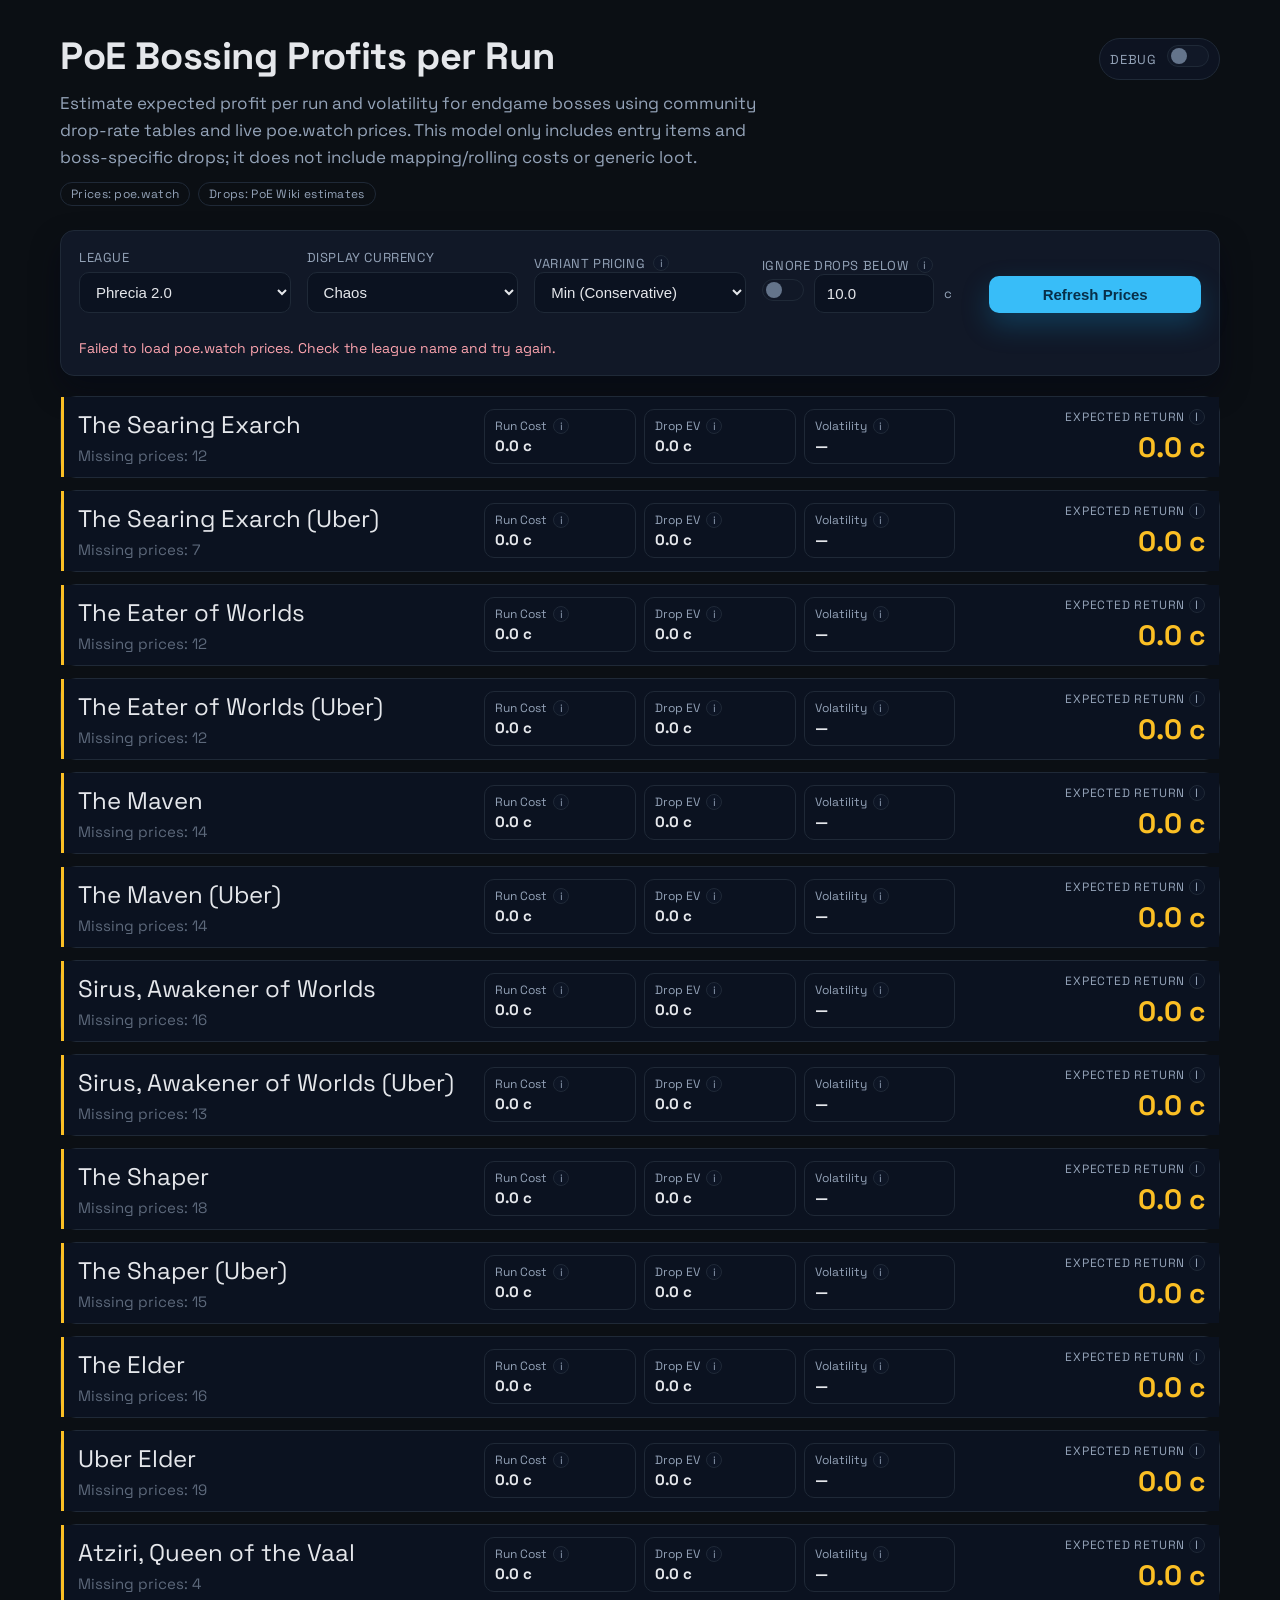
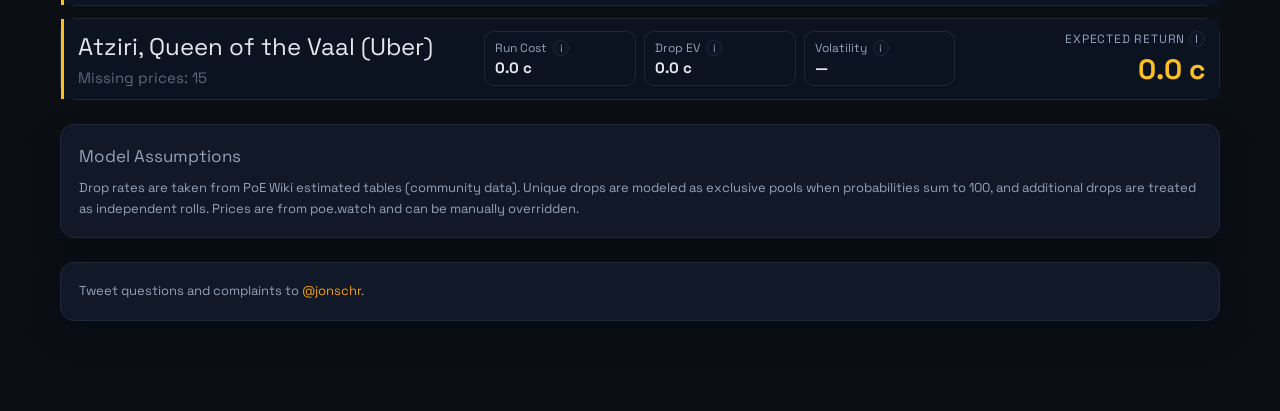
==== boss-profit.html @ 9c71deb9 "Initial commit" ====
<!doctype html>
<html lang="en">
<head>
  <meta charset="utf-8" />
  <meta name="viewport" content="width=device-width, initial-scale=1" />
  <title>PoE Bossing Profits per Run</title>
  <style>
    @import url('https://fonts.googleapis.com/css2?family=JetBrains+Mono:wght@400;500&family=Space+Grotesk:wght@400;500;600;700&display=swap');

    :root {
      color-scheme: dark;
      --bg: #0b0f14;
      --panel: #111827;
      --panel-2: #0f172a;
      --ink: #e5e7eb;
      --muted: #94a3b8;
      --accent: #38bdf8;
      --accent-2: #22c55e;
      --accent-3: #f59e0b;
      --border: #1f2937;
      --shadow: 0 14px 30px rgba(2, 6, 23, 0.4);
      --mono: "JetBrains Mono", ui-monospace, SFMono-Regular, Menlo, Monaco, Consolas, "Liberation Mono", "Courier New", monospace;
      --display: "Space Grotesk", "Segoe UI", sans-serif;
    }

    * { box-sizing: border-box; }

    body {
      margin: 0;
      font-family: var(--display);
      font-size: 17px;
      background: var(--bg);
      color: var(--ink);
      min-height: 100vh;
    }

    .wrap {
      max-width: 1200px;
      margin: 32px auto 90px;
      padding: 0 20px;
    }

    header {
      display: grid;
      gap: 14px;
      margin-bottom: 24px;
    }

    .header-row {
      display: flex;
      align-items: flex-start;
      justify-content: space-between;
      gap: 20px;
    }

    .header-left {
      display: grid;
      gap: 10px;
    }

    h1 {
      margin: 0;
      font-family: var(--display);
      font-size: clamp(28px, 4vw, 38px);
      letter-spacing: -0.4px;
    }

    .subtitle {
      color: var(--muted);
      max-width: 720px;
      line-height: 1.6;
    }

    .header-actions {
      display: flex;
      align-items: center;
      gap: 12px;
      margin-top: 6px;
    }

    .chips {
      display: flex;
      flex-wrap: wrap;
      gap: 8px;
    }

    .chip {
      padding: 3px 10px;
      border-radius: 999px;
      background: transparent;
      border: 1px solid var(--border);
      font-size: 12px;
      letter-spacing: 0.3px;
      color: var(--muted);
    }

    .panel {
      background: var(--panel);
      border: 1px solid var(--border);
      border-radius: 14px;
      padding: 18px;
      box-shadow: var(--shadow);
    }

    .control-grid {
      display: grid;
      grid-template-columns: repeat(auto-fit, minmax(180px, 1fr));
      gap: 16px;
      align-items: end;
    }

    label {
      display: block;
      font-size: 13px;
      letter-spacing: 0.6px;
      text-transform: uppercase;
      color: var(--muted);
      margin-bottom: 6px;
    }

    .label-row {
      display: flex;
      align-items: center;
      gap: 8px;
    }

    .label-row label {
      margin-bottom: 0;
    }


    input, select, button {
      width: 100%;
      padding: 10px 12px;
      border-radius: 10px;
      border: 1px solid var(--border);
      background: #0b1220;
      color: var(--ink);
      font-size: 15px;
    }

    input:focus, select:focus {
      outline: none;
      border-color: rgba(56, 189, 248, 0.6);
      box-shadow: 0 0 0 3px rgba(56, 189, 248, 0.2);
    }

    button {
      cursor: pointer;
      background: var(--accent);
      border: none;
      font-weight: 600;
      color: #082f49;
      transition: transform 0.15s ease, box-shadow 0.15s ease;
      box-shadow: 0 12px 28px rgba(14, 165, 233, 0.25);
    }

    button:hover { transform: translateY(-1px); }

    .status {
      margin-top: 10px;
      font-size: 14px;
      color: var(--muted);
    }

    .status.error { color: #fda4af; }

    .debug {
      margin-top: 10px;
      padding: 12px;
      border-radius: 12px;
      border: 1px solid var(--border);
      background: #0b1220;
      font-family: var(--mono);
      font-size: 13px;
      white-space: pre-wrap;
      color: var(--muted);
      display: none;
    }

    .debug-header {
      display: flex;
      align-items: center;
      justify-content: space-between;
      margin-bottom: 8px;
      color: var(--ink);
      font-size: 13px;
      text-transform: uppercase;
      letter-spacing: 1px;
    }

    .debug-content {
      margin: 0;
      font-family: var(--mono);
      font-size: 13px;
      color: var(--muted);
      white-space: pre-wrap;
    }

    .icon-button {
      width: 28px;
      height: 28px;
      border-radius: 8px;
      background: transparent;
      border: 1px solid var(--border);
      display: inline-flex;
      align-items: center;
      justify-content: center;
      color: var(--muted);
      cursor: pointer;
      transition: border-color 0.2s ease, color 0.2s ease, background 0.2s ease;
    }

    .icon-button:hover {
      border-color: rgba(56, 189, 248, 0.6);
      color: var(--ink);
      background: rgba(56, 189, 248, 0.1);
    }

    .toggle-wrap {
      display: inline-flex;
      align-items: center;
      gap: 10px;
      padding: 6px 10px;
      border-radius: 999px;
      border: 1px solid var(--border);
      background: rgba(15, 23, 42, 0.6);
      font-size: 13px;
      text-transform: uppercase;
      letter-spacing: 0.8px;
      color: var(--muted);
    }

    .switch {
      position: relative;
      width: 42px;
      height: 22px;
      display: inline-block;
    }

    .switch input {
      opacity: 0;
      width: 0;
      height: 0;
    }

    .slider {
      position: absolute;
      cursor: pointer;
      top: 0;
      left: 0;
      right: 0;
      bottom: 0;
      background: #111827;
      border: 1px solid var(--border);
      transition: 0.2s;
      border-radius: 999px;
    }

    .slider:before {
      position: absolute;
      content: "";
      height: 16px;
      width: 16px;
      left: 3px;
      bottom: 2px;
      background: #64748b;
      transition: 0.2s;
      border-radius: 999px;
    }

    .switch input:checked + .slider {
      background: rgba(56, 189, 248, 0.25);
      border-color: rgba(56, 189, 248, 0.6);
    }

    .switch input:checked + .slider:before {
      transform: translateX(18px);
      background: var(--accent);
    }

    .min-filter {
      display: flex;
      align-items: center;
      gap: 10px;
    }

    .min-filter input[type="number"] {
      width: 120px;
    }

    .min-unit {
      font-size: 13px;
      color: var(--muted);
      min-width: 24px;
    }

    .boss-list {
      display: grid;
      gap: 12px;
      margin-top: 20px;
    }

    details {
      border-radius: 16px;
      border: 1px solid var(--border);
      background: var(--panel);
      padding: 0;
      overflow: visible;
    }

    summary {
      list-style: none;
      cursor: pointer;
      padding: 12px 14px;
      display: block;
      background: var(--summary-gradient, #0b1220);
      border-left: 3px solid var(--summary-accent, #fbbf24);
    }

    summary::-webkit-details-marker { display: none; }

    .boss-summary {
      display: grid;
      grid-template-columns: minmax(220px, 1fr) minmax(260px, 1.2fr) minmax(180px, 0.6fr);
      align-items: center;
      gap: 14px;
    }

    .boss-top {
      display: flex;
      flex-direction: column;
      gap: 6px;
    }

    .boss-name {
      font-family: var(--display);
      font-size: 24px;
    }


    .boss-tags span {
      padding: 2px 8px;
      border-radius: 999px;
      background: rgba(76, 163, 163, 0.12);
      border: 1px solid rgba(76, 163, 163, 0.3);
    }

    .boss-metrics {
      display: grid;
      grid-template-columns: repeat(3, minmax(100px, 1fr));
      gap: 8px;
      margin-top: 0;
    }

    .metric {
      border: 1px solid var(--border);
      border-radius: 10px;
      padding: 8px 10px;
      font-size: 12px;
      color: var(--muted);
      background: transparent;
    }

    .metric strong {
      display: block;
      font-size: 15px;
      color: var(--ink);
      margin-top: 2px;
    }

    .metric-label {
      display: inline-flex;
      align-items: center;
      gap: 6px;
    }

    .info-dot {
      width: 16px;
      height: 16px;
      border-radius: 999px;
      border: 1px solid var(--border);
      display: inline-flex;
      align-items: center;
      justify-content: center;
      font-size: 11px;
      color: var(--muted);
      cursor: help;
      background: rgba(15, 23, 42, 0.6);
    }

    .has-tooltip {
      position: relative;
    }

    .has-tooltip::before,
    .has-tooltip::after {
      position: absolute;
      left: 50%;
      opacity: 0;
      pointer-events: none;
      transition: opacity 120ms ease, transform 120ms ease;
      z-index: 20;
    }

    .has-tooltip::before {
      content: '';
      bottom: calc(100% + 4px);
      transform: translate(-50%, 6px);
      border-width: 6px 6px 0 6px;
      border-style: solid;
      border-color: rgba(15, 23, 42, 0.98) transparent transparent transparent;
    }

    .has-tooltip::after {
      content: attr(data-tooltip);
      bottom: calc(100% + 10px);
      transform: translate(-50%, 6px);
      background: rgba(15, 23, 42, 0.98);
      color: #e5e7eb;
      border: 1px solid rgba(148, 163, 184, 0.35);
      border-radius: 10px;
      padding: 8px 10px;
      width: max-content;
      max-width: 260px;
      white-space: normal;
      font-size: 12px;
      line-height: 1.35;
      text-align: left;
      box-shadow: 0 12px 30px rgba(15, 23, 42, 0.35);
    }

    .has-tooltip:hover::before,
    .has-tooltip:hover::after,
    .has-tooltip:focus::before,
    .has-tooltip:focus::after {
      opacity: 1;
      transform: translate(-50%, 0);
    }

    .profit-pill {
      display: inline-flex;
      align-items: center;
      gap: 8px;
      padding: 4px 8px;
      border-radius: 999px;
      font-size: 11px;
      text-transform: uppercase;
      letter-spacing: 0.8px;
      background: transparent;
      border: 1px solid var(--border);
      color: var(--muted);
    }

    .detail-body {
      padding: 16px 18px 18px;
      display: grid;
      gap: 18px;
    }

    .section-title {
      font-family: var(--serif);
      font-size: 17px;
      margin: 0 0 8px 0;
    }

    .table {
      width: 100%;
      border-collapse: collapse;
      font-size: 14px;
      table-layout: fixed;
    }

    .table th,
    .table td {
      padding: 8px 10px;
      border-bottom: 1px solid var(--border);
      text-align: left;
    }

    .table th:not(:first-child),
    .table td:not(:first-child) {
      text-align: right;
    }

    .table th:last-child,
    .table td:last-child {
      text-align: left;
    }

    .drop-table th:nth-child(5),
    .drop-table td:nth-child(5) {
      text-align: center;
    }

    .entry-table th:nth-child(5),
    .entry-table td:nth-child(5) {
      text-align: center;
    }

    .table th {
      font-size: 12px;
      text-transform: uppercase;
      letter-spacing: 1px;
      color: var(--muted);
    }

    .item-cell {
      display: flex;
      align-items: center;
      gap: 8px;
      min-width: 0;
    }

    .item-cell span {
      overflow: hidden;
      text-overflow: ellipsis;
      white-space: nowrap;
      display: inline-block;
      max-width: 100%;
    }

    .drop-table col.col-item { width: 44%; }
    .drop-table col.col-prob { width: 10%; }
    .drop-table col.col-price { width: 12%; }
    .drop-table col.col-ev { width: 12%; }
    .drop-table col.col-include { width: 8%; }
    .drop-table col.col-manual { width: 14%; }

    .entry-table col.col-item { width: 44%; }
    .entry-table col.col-qty { width: 10%; }
    .entry-table col.col-price { width: 12%; }
    .entry-table col.col-subtotal { width: 12%; }
    .entry-table col.col-include { width: 8%; }
    .entry-table col.col-override { width: 14%; }

    .item-icon {
      width: 22px;
      height: 22px;
      border-radius: 6px;
      border: 1px solid var(--border);
      background: #0b1220;
      object-fit: cover;
    }

    .row-missing {
      opacity: 0.55;
    }

    .row-ignored {
      opacity: 0.45;
    }

    .include-toggle {
      width: 16px;
      height: 16px;
      accent-color: var(--accent);
      cursor: pointer;
    }

    .include-note {
      font-size: 12px;
      color: var(--muted);
    }

    .pill {
      display: inline-flex;
      align-items: center;
      gap: 6px;
      padding: 2px 8px;
      border-radius: 999px;
      background: rgba(230, 196, 106, 0.15);
      border: 1px solid rgba(230, 196, 106, 0.35);
      font-size: 12px;
      color: var(--accent-3);
    }

    .muted { color: var(--muted); }

    .price-input {
      width: 110px;
      padding: 6px 8px;
      border-radius: 8px;
      border: 1px solid var(--border);
      background: #0f121a;
      color: var(--ink);
      font-size: 13px;
    }

    .group-card {
      border: 1px solid var(--border);
      border-radius: 12px;
      padding: 12px;
      background: rgba(12, 14, 20, 0.6);
    }

    .footer {
      margin-top: 24px;
      font-size: 13px;
      color: var(--muted);
      line-height: 1.6;
    }

    .link {
      color: var(--accent-3);
      text-decoration: none;
    }

    .link:hover { text-decoration: underline; }

    .item-link {
      color: var(--ink);
      text-decoration: none;
    }

    .item-link:hover { text-decoration: underline; }

    .warning {
      color: #ffbfa8;
    }

    .flex-row {
      display: flex;
      flex-wrap: wrap;
      gap: 10px;
      align-items: center;
      justify-content: space-between;
    }

    .expected-return {
      display: flex;
      flex-direction: column;
      align-items: flex-end;
      gap: 4px;
      justify-self: end;
    }

    .expected-return span {
      font-size: 12px;
      text-transform: uppercase;
      letter-spacing: 0.8px;
      color: var(--muted);
    }

    .expected-return strong {
      font-size: clamp(18px, 2.6vw, 28px);
      font-weight: 700;
      color: var(--profit-accent, var(--ink));
      transition: color 0.2s ease;
    }

    .missing-note {
      font-size: 15px;
      color: var(--muted);
      opacity: 0.6;
    }

    @media (max-width: 720px) {
      summary { padding: 14px; }
      .detail-body { padding: 14px; }
      .metric strong { font-size: 16px; }
    }

    @media (max-width: 980px) {
      .boss-summary {
        grid-template-columns: 1fr;
        align-items: flex-start;
      }
      .boss-metrics {
        grid-template-columns: repeat(auto-fit, minmax(120px, 1fr));
      }
      .expected-return {
        align-items: flex-start;
      }
    }
  </style>
</head>
<body>
  <div class="wrap">
    <header>
      <div class="header-row">
        <div class="header-left">
          <h1>PoE Bossing Profits per Run</h1>
          <div class="subtitle">
            Estimate expected profit per run and volatility for endgame bosses using community drop-rate tables and live poe.watch prices. This model only includes entry items and boss-specific drops; it does not include mapping/rolling costs or generic loot.
          </div>
          <div class="chips">
            <span class="chip">Prices: poe.watch</span>
            <span class="chip">Drops: PoE Wiki estimates</span>
          </div>
        </div>
        <div class="header-actions">
          <div class="toggle-wrap">
            <span>Debug</span>
            <label class="switch">
              <input type="checkbox" id="debugToggle" />
              <span class="slider"></span>
            </label>
          </div>
        </div>
      </div>
    </header>

    <section class="panel">
      <div class="control-grid">
        <div>
          <label for="leagueSelect">League</label>
          <select id="leagueSelect"></select>
        </div>
        <div>
          <label for="displayCurrency">Display Currency</label>
          <select id="displayCurrency">
            <option value="chaos" selected>Chaos</option>
            <option value="divine">Divine</option>
          </select>
        </div>
        <div>
          <div class="label-row">
            <label for="priceMode">Variant Pricing</label>
            <span class="info-dot has-tooltip" data-tooltip="Chooses min, average, or max price for items with multiple variants. Example: Atziri's Splendour has 9 variants, so avg takes the mean across them." tabindex="0" aria-label="Chooses min, average, or max price for items with multiple variants. Example: Atziri's Splendour has 9 variants, so avg takes the mean across them.">i</span>
          </div>
          <select id="priceMode">
            <option value="min" selected>Min (Conservative)</option>
            <option value="avg">Average</option>
            <option value="max">Max (Optimistic)</option>
          </select>
        </div>
        <div>
          <div class="label-row">
            <label for="minValueInput">Ignore Drops Below</label>
            <span class="info-dot has-tooltip" data-tooltip="Drops below this value are treated as zero." tabindex="0" aria-label="Drops below this value are treated as zero.">i</span>
          </div>
          <div class="min-filter">
            <label class="switch">
              <input type="checkbox" id="minValueToggle" />
              <span class="slider"></span>
            </label>
            <input id="minValueInput" type="number" min="0" step="0.1" />
            <span id="minValueUnit" class="min-unit">c</span>
          </div>
        </div>
        <div>
          <label aria-hidden="true">&nbsp;</label>
          <button id="refresh">Refresh Prices</button>
        </div>
        <div>
        </div>
      </div>
      <div id="status" class="status">Ready.</div>
      <div id="debug" class="debug">
        <div class="debug-header">
          <span>Debug Output</span>
          <button id="copyDebug" class="icon-button" title="Copy debug output" aria-label="Copy debug output">
            <svg viewBox="0 0 24 24" width="16" height="16" fill="none" stroke="currentColor" stroke-width="1.8" stroke-linecap="round" stroke-linejoin="round" aria-hidden="true">
              <rect x="9" y="9" width="12" height="12" rx="2"></rect>
              <rect x="3" y="3" width="12" height="12" rx="2"></rect>
            </svg>
          </button>
        </div>
        <pre id="debugContent" class="debug-content"></pre>
      </div>
    </section>

    <section id="bossList" class="boss-list"></section>

    <section class="footer panel">
      <div class="flex-row">
        <div>
          <div class="section-title">Model Assumptions</div>
          <div class="muted">
            Drop rates are taken from PoE Wiki estimated tables (community data). Unique drops are modeled as exclusive pools when probabilities sum to 100, and additional drops are treated as independent rolls. Prices are from poe.watch and can be manually overridden.
          </div>
        </div>
      </div>
    </section>
    <section class="footer panel">
      <div class="muted">
        Tweet questions and complaints to <a class="link" href="https://x.com/jonschr" target="_blank" rel="noreferrer">@jonschr</a>.
      </div>
    </section>
  </div>

  <script>
    const DEFAULT_LEAGUE = localStorage.getItem('poeBossLeague') || 'phrecia2.0';
    const DEFAULT_PRICE_MODE = localStorage.getItem('poeBossPriceMode') || 'min';
    const manualPriceKey = 'poeBossManualPrices';
    const manualCostKey = 'poeBossManualCosts';
    const ignoreDropsKey = 'poeBossIgnoreDrops';
    const displayCurrencyKey = 'poeBossDisplayCurrency';
    const priceCacheKey = 'poeBossPriceCacheV1';
    const priceCacheTtlMs = 60 * 60 * 1000;

    const LEAGUES = [
      {
        label: 'Current leagues',
        options: [
          { id: 'phrecia2.0', text: 'Phrecia 2.0' },
          { id: 'keepers', text: 'Keepers' },
          { id: 'keepershc', text: 'Hardcore Keepers' },
          { id: 'standard', text: 'Standard' }
        ]
      },
    ];

    const MANUAL_PRICES = JSON.parse(localStorage.getItem(manualPriceKey) || '{}');
    const MANUAL_COSTS = JSON.parse(localStorage.getItem(manualCostKey) || '{}');
    const IGNORED_DROPS = JSON.parse(localStorage.getItem(ignoreDropsKey) || '{}');

    const WATCH_API_BASE = 'https://api.poe.watch';
    const WATCH_DETAILS_BASE = 'https://poe.watch/detailed';

    const WATCH_CATEGORY_MAP = {
      Currency: ['currency'],
      Fragment: ['fragment'],
      Invitations: ['maps'],
      UniqueArmour: ['armour'],
      UniqueWeapon: ['weapon'],
      UniqueAccessory: ['accessory'],
      UniqueJewel: ['jewels'],
      UniqueFlask: ['flask'],
      DivinationCard: ['card']
    };

    function buildWatchEndpoint(base) {
      return `${base}/compact?league={LEAGUE}`;
    }

    const BOSS_DATA = [
      {
        id: 'exarch',
        name: 'The Searing Exarch',
        tier: 'Pinnacle',
        entry: [
          { name: 'Incandescent Invitation', qty: 1, types: ['Invitations'] }
        ],
        groups: [
          {
            label: 'Guaranteed Unique (Pool A)',
            type: 'exclusive',
            items: [
              { name: 'Dawnbreaker', p: 0.63, types: ['UniqueArmour'] },
              { name: 'Dawnstrider', p: 0.35, types: ['UniqueArmour'] },
              { name: 'Dissolution of the Flesh', p: 0.02, types: ['UniqueJewel'] }
            ]
          },
          {
            label: 'Guaranteed Unique (Pool B)',
            type: 'exclusive',
            items: [
              { name: 'The Annihilating Light', p: 0.455, types: ['UniqueWeapon'] },
              { name: "Annihilation's Approach", p: 0.29, types: ['UniqueArmour'] },
              { name: 'Crystallised Omniscience', p: 0.24, types: ['UniqueAccessory'] },
              { name: 'The Celestial Brace', p: 0.015, types: ['UniqueArmour'] }
            ]
          },
          {
            label: 'Encounter-Specific',
            type: 'independent',
            items: [
              { name: 'Archive Reliquary Key', p: 0.015, types: ['Fragment'] },
              { name: 'Curio of Absorption', p: 0.05, types: ['Fragment'] }
            ]
          },
          {
            label: 'Additional Drops',
            type: 'independent',
            items: [
              { name: 'Forbidden Flame', p: 0.05, types: ['UniqueJewel'], note: 'Hidden Ascendancy Notable variant' },
              { name: 'Exceptional Eldritch Ember', p: 0.15, types: ['Currency'] }
            ]
          }
        ],
        sources: ['https://www.poewiki.net/wiki/The_Searing_Exarch']
      },
      {
        id: 'uber-exarch',
        name: 'The Searing Exarch (Uber)',
        tier: 'Uber Pinnacle',
        note: 'Drop rates reflect a 66-run community sample; only observed drops are modeled.',
        entry: [
          { name: 'Blazing Fragment', qty: 5, types: ['Fragment'] }
        ],
        groups: [
          {
            label: 'Guaranteed Unique (Pool B)',
            type: 'exclusive',
            items: [
              { name: 'The Annihilating Light', p: 0.5, types: ['UniqueWeapon'], approx: true },
              { name: "Annihilation's Approach", p: 0.1364, types: ['UniqueArmour'], approx: true },
              { name: 'Crystallised Omniscience', p: 0.0606, types: ['UniqueAccessory'], approx: true },
              { name: 'The Celestial Brace', p: 0.303, types: ['UniqueArmour'], approx: true }
            ]
          },
          {
            label: 'Encounter-Specific',
            type: 'independent',
            items: [
              { name: 'Curio of Absorption', p: 0.0303, types: ['Fragment'], approx: true }
            ]
          },
          {
            label: 'Additional Drops',
            type: 'independent',
            items: [
              { name: 'Forbidden Flame', p: 0.0455, types: ['UniqueJewel'], note: 'Hidden Ascendancy Notable variant', approx: true }
            ]
          }
        ],
        sources: ['https://www.reddit.com/r/pathofexile/comments/1eniskx/330_blazing_fragments_66_uber_searing_exarchs/']
      },
      {
        id: 'eater',
        name: 'The Eater of Worlds',
        tier: 'Pinnacle',
        entry: [
          { name: 'Screaming Invitation', qty: 1, types: ['Invitations'] }
        ],
        groups: [
          {
            label: 'Guaranteed Unique (Pool A)',
            type: 'exclusive',
            items: [
              { name: 'Inextricable Fate', p: 0.55, types: ['UniqueArmour'] },
              { name: 'The Gluttonous Tide', p: 0.43, types: ['UniqueWeapon'] },
              { name: 'Melding of the Flesh', p: 0.02, types: ['UniqueJewel'] }
            ]
          },
          {
            label: 'Guaranteed Unique (Pool B)',
            type: 'exclusive',
            items: [
              { name: 'Ravenous Passion', p: 0.68, types: ['UniqueArmour'] },
              { name: 'Ashes of the Stars', p: 0.30, types: ['UniqueAccessory'] },
              { name: 'Nimis', p: 0.02, types: ['UniqueAccessory'], approx: true }
            ]
          },
          {
            label: 'Encounter-Specific',
            type: 'independent',
            items: [
              { name: 'Tangle Reliquary Key', p: 0.015, types: ['Fragment'] }
            ]
          },
          {
            label: 'Additional Drops',
            type: 'independent',
            items: [
              { name: 'Forbidden Flesh', p: 0.05, types: ['UniqueJewel'], note: 'Hidden Ascendancy Notable variant' },
              { name: 'Exceptional Eldritch Ichor', p: 0.15, types: ['Currency'] },
              { name: 'Eldritch Orb of Annulment', p: 0.05, types: ['Currency'] },
              { name: 'Eldritch Chaos Orb', p: 0.05, types: ['Currency'] }
            ]
          }
        ],
        sources: ['https://www.poewiki.net/wiki/The_Eater_of_Worlds']
      },
      {
        id: 'uber-eater',
        name: 'The Eater of Worlds (Uber)',
        tier: 'Uber Pinnacle',
        note: 'Using standard Eater drop rates; uber-specific adjustments not yet modeled.',
        entry: [
          { name: 'Devouring Fragment', qty: 5, types: ['Fragment'] }
        ],
        groups: [
          {
            label: 'Guaranteed Unique (Pool A)',
            type: 'exclusive',
            items: [
              { name: 'Inextricable Fate', p: 0.55, types: ['UniqueArmour'] },
              { name: 'The Gluttonous Tide', p: 0.43, types: ['UniqueWeapon'] },
              { name: 'Melding of the Flesh', p: 0.02, types: ['UniqueJewel'] }
            ]
          },
          {
            label: 'Guaranteed Unique (Pool B)',
            type: 'exclusive',
            items: [
              { name: 'Ravenous Passion', p: 0.68, types: ['UniqueArmour'] },
              { name: 'Ashes of the Stars', p: 0.30, types: ['UniqueAccessory'] },
              { name: 'Nimis', p: 0.02, types: ['UniqueAccessory'], approx: true }
            ]
          },
          {
            label: 'Encounter-Specific',
            type: 'independent',
            items: [
              { name: 'Tangle Reliquary Key', p: 0.015, types: ['Fragment'] }
            ]
          },
          {
            label: 'Additional Drops',
            type: 'independent',
            items: [
              { name: 'Forbidden Flesh', p: 0.05, types: ['UniqueJewel'], note: 'Hidden Ascendancy Notable variant' },
              { name: 'Exceptional Eldritch Ichor', p: 0.15, types: ['Currency'] },
              { name: 'Eldritch Orb of Annulment', p: 0.05, types: ['Currency'] },
              { name: 'Eldritch Chaos Orb', p: 0.05, types: ['Currency'] }
            ]
          }
        ],
        sources: ['https://www.poewiki.net/wiki/The_Eater_of_Worlds']
      },
      {
        id: 'maven',
        name: 'The Maven',
        tier: 'Pinnacle',
        entry: [
          { name: "The Maven's Writ", qty: 1, types: ['Fragment'] }
        ],
        groups: [
          {
            label: 'Guaranteed Unique (Pool A)',
            type: 'exclusive',
            items: [
              { name: 'Legacy of Fury', p: 0.44, types: ['UniqueArmour'] },
              { name: "Graven's Secret", p: 0.16, types: ['UniqueAccessory'] },
              { name: "Arn's Anguish", p: 0.16, types: ['UniqueAccessory'] },
              { name: "Olesya's Delight", p: 0.16, types: ['UniqueAccessory'] },
              { name: 'Doppelgänger Guise', p: 0.07, types: ['UniqueArmour'] },
              { name: 'Echoforge', p: 0.01, types: ['UniqueWeapon'] }
            ]
          },
          {
            label: 'Guaranteed Unique (Pool B)',
            type: 'exclusive',
            items: [
              { name: "Viridi's Veil", p: 0.52, types: ['UniqueArmour'] },
              { name: 'Impossible Escape', p: 0.33, types: ['UniqueJewel'], strategy: 'min', note: 'Variant-heavy' },
              { name: 'Grace of the Goddess', p: 0.13, types: ['UniqueWeapon'] },
              { name: 'Progenesis', p: 0.02, types: ['UniqueFlask'] }
            ]
          },
          {
            label: 'Encounter-Specific',
            type: 'independent',
            items: [
              { name: 'Shiny Reliquary Key', p: 0.015, types: ['Fragment'] },
              { name: 'Curio of Potential', p: 0.05, types: ['Fragment'] },
              { name: 'Awakened Exceptional Support Gem', p: 0.0025, types: [], note: 'Prices vary widely', noPrice: true },
              { name: 'Awakened Support Gem', p: 0.25, types: [], note: 'Prices vary widely', noPrice: true },
              { name: 'Orb of Conflict', p: 0.35, types: ['Currency'] }
            ]
          }
        ],
        sources: ['https://www.poewiki.net/wiki/The_Maven']
      },
      {
        id: 'uber-maven',
        name: 'The Maven (Uber)',
        tier: 'Uber Pinnacle',
        note: 'Uber rates based on a 1,525-run sample; Pool A uses standard Maven rates.',
        entry: [
          { name: 'Reality Fragment', qty: 5, types: ['Fragment'] }
        ],
        groups: [
          {
            label: 'Guaranteed Unique (Pool A)',
            type: 'exclusive',
            items: [
              { name: 'Legacy of Fury', p: 0.44, types: ['UniqueArmour'] },
              { name: "Graven's Secret", p: 0.16, types: ['UniqueAccessory'] },
              { name: "Arn's Anguish", p: 0.16, types: ['UniqueAccessory'] },
              { name: "Olesya's Delight", p: 0.16, types: ['UniqueAccessory'] },
              { name: 'Doppelgänger Guise', p: 0.07, types: ['UniqueArmour'] },
              { name: 'Echoforge', p: 0.01, types: ['UniqueWeapon'] }
            ]
          },
          {
            label: 'Guaranteed Unique (Pool B)',
            type: 'exclusive',
            items: [
              { name: "Viridi's Veil", p: 0.5672, types: ['UniqueArmour'] },
              { name: 'Impossible Escape', p: 0.3364, types: ['UniqueJewel'], strategy: 'min', note: 'Variant-heavy' },
              { name: 'Grace of the Goddess', p: 0.0033, types: ['UniqueWeapon'] },
              { name: 'Progenesis', p: 0.0931, types: ['UniqueFlask'] }
            ]
          },
          {
            label: 'Encounter-Specific',
            type: 'independent',
            items: [
              { name: 'Shiny Reliquary Key', p: 0.0105, types: ['Fragment'] },
              { name: 'Curio of Potential', p: 0.0544, types: ['Fragment'] },
              { name: 'Awakened Exceptional Support Gem', p: 0.0052, types: [], note: 'Prices vary widely', noPrice: true },
              { name: 'Awakened Support Gem', p: 0.2446, types: [], note: 'Prices vary widely', noPrice: true },
              { name: 'Orb of Conflict', p: 0.341, types: ['Currency'] }
            ]
          }
        ],
        sources: [
          'https://www.poewiki.net/wiki/The_Maven',
          'https://www.reddit.com/r/pathofexile/comments/1eudvji/loot_from_1525_uber_maven_3844_div_profit/'
        ]
      },
      {
        id: 'sirus',
        name: 'Sirus, Awakener of Worlds',
        tier: 'Pinnacle',
        entry: [
          { name: "Veritania's Crest", qty: 1, types: ['Fragment'] },
          { name: "Drox's Crest", qty: 1, types: ['Fragment'] },
          { name: "Baran's Crest", qty: 1, types: ['Fragment'] },
          { name: "Al-Hezmin's Crest", qty: 1, types: ['Fragment'] }
        ],
        groups: [
          {
            label: 'Guaranteed Unique (Pool A)',
            type: 'exclusive',
            items: [
              { name: 'Hands of the High Templar', p: 0.40, types: ['UniqueArmour'] },
              { name: 'Crown of the Inward Eye', p: 0.35, types: ['UniqueArmour'] },
              { name: 'The Burden of Truth', p: 0.20, types: ['UniqueAccessory'] },
              { name: 'Thread of Hope', p: 0.05, types: ['UniqueJewel'], variantExclude: ['Massive'], strategy: 'avg', note: 'Non-massive ring sizes' }
            ]
          },
          {
            label: 'Guaranteed Unique (Pool B)',
            type: 'exclusive',
            items: [
              { name: 'Thread of Hope', p: 0.55, types: ['UniqueJewel'], variant: 'Massive', strategy: 'min' },
              { name: 'The Tempest Rising', p: 0.37, types: ['UniqueArmour'] },
              { name: "Oriath's End", p: 0.075, types: ['UniqueFlask'] },
              { name: 'The Saviour', p: 0.005, types: ['UniqueWeapon'], approx: true }
            ]
          },
          {
            label: 'Additional Drops',
            type: 'independent',
            items: [
              { name: 'Oubliette Reliquary Key', p: 0.015, types: ['Fragment'] },
              { name: 'Orb of Dominance', p: 0.10, types: ['Currency'] },
              { name: "Awakener's Orb", p: 0.20, types: ['Currency'] },
              { name: 'A Fate Worse Than Death', p: 0.04, types: ['DivinationCard'] }
            ]
          }
        ],
        sources: ['https://www.poewiki.net/wiki/Sirus,_Awakener_of_Worlds']
      },
      {
        id: 'uber-sirus',
        name: 'Sirus, Awakener of Worlds (Uber)',
        tier: 'Uber Pinnacle',
        note: 'Using standard Sirus drop rates; uber-specific adjustments not yet modeled.',
        entry: [
          { name: 'Awakening Fragment', qty: 5, types: ['Fragment'] }
        ],
        groups: [
          {
            label: 'Guaranteed Unique (Pool A)',
            type: 'exclusive',
            items: [
              { name: 'Hands of the High Templar', p: 0.40, types: ['UniqueArmour'] },
              { name: 'Crown of the Inward Eye', p: 0.35, types: ['UniqueArmour'] },
              { name: 'The Burden of Truth', p: 0.20, types: ['UniqueAccessory'] },
              { name: 'Thread of Hope', p: 0.05, types: ['UniqueJewel'], variantExclude: ['Massive'], strategy: 'avg', note: 'Non-massive ring sizes' }
            ]
          },
          {
            label: 'Guaranteed Unique (Pool B)',
            type: 'exclusive',
            items: [
              { name: 'Thread of Hope', p: 0.55, types: ['UniqueJewel'], variant: 'Massive', strategy: 'min' },
              { name: 'The Tempest Rising', p: 0.37, types: ['UniqueArmour'] },
              { name: "Oriath's End", p: 0.075, types: ['UniqueFlask'] },
              { name: 'The Saviour', p: 0.005, types: ['UniqueWeapon'], approx: true }
            ]
          },
          {
            label: 'Additional Drops',
            type: 'independent',
            items: [
              { name: 'Oubliette Reliquary Key', p: 0.015, types: ['Fragment'] },
              { name: 'Orb of Dominance', p: 0.10, types: ['Currency'] },
              { name: "Awakener's Orb", p: 0.20, types: ['Currency'] },
              { name: 'A Fate Worse Than Death', p: 0.04, types: ['DivinationCard'] }
            ]
          }
        ],
        sources: ['https://www.poewiki.net/wiki/Sirus,_Awakener_of_Worlds']
      },
      {
        id: 'shaper',
        name: 'The Shaper',
        tier: 'Pinnacle',
        entry: [
          { name: 'Fragment of the Phoenix', qty: 1, types: ['Fragment'] },
          { name: 'Fragment of the Hydra', qty: 1, types: ['Fragment'] },
          { name: 'Fragment of the Minotaur', qty: 1, types: ['Fragment'] },
          { name: 'Fragment of the Chimera', qty: 1, types: ['Fragment'] }
        ],
        groups: [
          {
            label: 'Guaranteed Unique (Pool A)',
            type: 'exclusive',
            items: [
              { name: "Shaper's Touch", p: 0.56, types: ['UniqueArmour'] },
              { name: 'Voidwalker', p: 0.26, types: ['UniqueArmour'] },
              { name: 'Solstice Vigil', p: 0.15, types: ['UniqueAccessory'] },
              { name: 'Dying Sun', p: 0.03, types: ['UniqueFlask'] }
            ]
          },
          {
            label: 'Guaranteed Unique (Pool B)',
            type: 'exclusive',
            items: [
              { name: 'Echoes of Creation', p: 0.40, types: ['UniqueArmour'] },
              { name: 'Entropic Devastation', p: 0.36, types: ['UniqueArmour'] },
              { name: 'The Tides of Time', p: 0.22, types: ['UniqueAccessory'] },
              { name: 'Starforge', p: 0.02, types: ['UniqueWeapon'] }
            ]
          },
          {
            label: 'Fragment Drop',
            type: 'exclusive',
            items: [
              { name: 'Fragment of Knowledge', p: 0.50, types: ['Fragment'] },
              { name: 'Fragment of Shape', p: 0.50, types: ['Fragment'] }
            ]
          },
          {
            label: 'Encounter-Specific',
            type: 'independent',
            items: [
              { name: 'Sublime Vision', p: 0.02, types: ['UniqueJewel'], strategy: 'min', note: 'Variant-heavy' },
              { name: 'Cosmic Reliquary Key', p: 0.01, types: ['Fragment'] }
            ]
          },
          {
            label: 'Additional Drops',
            type: 'independent',
            items: [
              { name: "Shaper's Exalted Orb", p: 0.12, types: ['Currency'] },
              { name: 'Orb of Dominance', p: 0.03, types: ['Currency'] }
            ]
          }
        ],
        sources: ['https://www.poewiki.net/wiki/The_Shaper']
      },
      {
        id: 'uber-shaper',
        name: 'The Shaper (Uber)',
        tier: 'Uber Pinnacle',
        note: 'Using standard Shaper drop rates; uber-specific adjustments not yet modeled.',
        entry: [
          { name: 'Cosmic Fragment', qty: 5, types: ['Fragment'] }
        ],
        groups: [
          {
            label: 'Guaranteed Unique (Pool A)',
            type: 'exclusive',
            items: [
              { name: "Shaper's Touch", p: 0.56, types: ['UniqueArmour'] },
              { name: 'Voidwalker', p: 0.26, types: ['UniqueArmour'] },
              { name: 'Solstice Vigil', p: 0.15, types: ['UniqueAccessory'] },
              { name: 'Dying Sun', p: 0.03, types: ['UniqueFlask'] }
            ]
          },
          {
            label: 'Guaranteed Unique (Pool B)',
            type: 'exclusive',
            items: [
              { name: 'Echoes of Creation', p: 0.40, types: ['UniqueArmour'] },
              { name: 'Entropic Devastation', p: 0.36, types: ['UniqueArmour'] },
              { name: 'The Tides of Time', p: 0.22, types: ['UniqueAccessory'] },
              { name: 'Starforge', p: 0.02, types: ['UniqueWeapon'] }
            ]
          },
          {
            label: 'Fragment Drop',
            type: 'exclusive',
            items: [
              { name: 'Fragment of Knowledge', p: 0.50, types: ['Fragment'] },
              { name: 'Fragment of Shape', p: 0.50, types: ['Fragment'] }
            ]
          },
          {
            label: 'Encounter-Specific',
            type: 'independent',
            items: [
              { name: 'Sublime Vision', p: 0.02, types: ['UniqueJewel'], strategy: 'min', note: 'Variant-heavy' },
              { name: 'Cosmic Reliquary Key', p: 0.01, types: ['Fragment'] }
            ]
          },
          {
            label: 'Additional Drops',
            type: 'independent',
            items: [
              { name: "Shaper's Exalted Orb", p: 0.12, types: ['Currency'] },
              { name: 'Orb of Dominance', p: 0.03, types: ['Currency'] }
            ]
          }
        ],
        sources: ['https://www.poewiki.net/wiki/The_Shaper']
      },
      {
        id: 'elder',
        name: 'The Elder',
        tier: 'Pinnacle',
        entry: [
          { name: 'Fragment of Purification', qty: 1, types: ['Fragment'] },
          { name: 'Fragment of Constriction', qty: 1, types: ['Fragment'] },
          { name: 'Fragment of Enslavement', qty: 1, types: ['Fragment'] },
          { name: 'Fragment of Eradication', qty: 1, types: ['Fragment'] }
        ],
        groups: [
          {
            label: 'Fragment Drop',
            type: 'exclusive',
            items: [
              { name: 'Fragment of Terror', p: 0.50, types: ['Fragment'] },
              { name: 'Fragment of Emptiness', p: 0.50, types: ['Fragment'] }
            ]
          },
          {
            label: 'Guaranteed Unique Pool',
            type: 'exclusive',
            items: [
              { name: 'Cyclopean Coil', p: 0.30, types: ['UniqueAccessory'] },
              { name: "Blasphemer's Grasp", p: 0.30, types: ['UniqueArmour'] },
              { name: 'Nebuloch', p: 0.10, types: ['UniqueWeapon'] },
              { name: 'Hopeshredder', p: 0.10, types: ['UniqueWeapon'] },
              { name: 'Shimmeron', p: 0.10, types: ['UniqueWeapon'] },
              { name: 'Impresence', p: 0.10, types: ['UniqueAccessory'], strategy: 'avg', note: 'Any curse variant' }
            ]
          },
          {
            label: 'Additional Drops',
            type: 'independent',
            items: [
              { name: "Elder's Exalted Orb", p: 0.10, types: ['Currency'] },
              { name: 'Orb of Dominance', p: 0.02, types: ['Currency'], approx: true },
              { name: "Watcher's Eye", p: 0.40, types: ['UniqueJewel'], strategy: 'min', note: '2-mod Watcher\'s Eye; price varies' },
              { name: 'Void of the Elements', p: 0.01, types: ['DivinationCard'], approx: true }
            ]
          }
        ],
        sources: ['https://www.poewiki.net/wiki/The_Elder']
      },
      {
        id: 'uber-elder',
        name: 'Uber Elder',
        tier: 'Pinnacle',
        entry: [
          { name: 'Fragment of Knowledge', qty: 1, types: ['Fragment'] },
          { name: 'Fragment of Shape', qty: 1, types: ['Fragment'] },
          { name: 'Fragment of Terror', qty: 1, types: ['Fragment'] },
          { name: 'Fragment of Emptiness', qty: 1, types: ['Fragment'] }
        ],
        groups: [
          {
            label: 'Guaranteed Unique (Pool A)',
            type: 'exclusive',
            items: [
              { name: 'Mark of the Shaper', p: 0.35, types: ['UniqueAccessory'] },
              { name: 'Mark of the Elder', p: 0.35, types: ['UniqueAccessory'] },
              { name: 'Voidfletcher', p: 0.15, types: ['UniqueWeapon'], approx: true },
              { name: 'Indigon', p: 0.12, types: ['UniqueArmour'], approx: true },
              { name: 'Disintegrator', p: 0.03, types: ['UniqueWeapon'] }
            ]
          },
          {
            label: 'Guaranteed Unique (Pool B)',
            type: 'exclusive',
            items: [
              { name: 'Call of the Void', p: 0.40, types: ['UniqueAccessory'] },
              { name: 'The Devourer of Minds', p: 0.30, types: ['UniqueArmour'] },
              { name: 'Soul Ascension', p: 0.10, types: ['UniqueArmour'] },
              { name: 'Impresence', p: 0.10, types: ['UniqueAccessory'], strategy: 'avg', note: 'Full power (2 curse) variant' },
              { name: 'The Eternity Shroud', p: 0.06, types: ['UniqueArmour'] },
              { name: 'Voidforge', p: 0.04, types: ['UniqueWeapon'] }
            ]
          },
          {
            label: 'Encounter-Specific',
            type: 'independent',
            items: [
              { name: 'Sublime Vision', p: 0.01, types: ['UniqueJewel'], strategy: 'min', note: 'Variant-heavy' },
              { name: 'Decaying Reliquary Key', p: 0.015, types: ['Fragment'] },
              { name: 'Curio of Decay', p: 0.05, types: ['Fragment'] }
            ]
          },
          {
            label: 'Additional Drops',
            type: 'independent',
            items: [
              { name: "Watcher's Eye", p: 0.30, types: ['UniqueJewel'], strategy: 'min', note: '3-mod Watcher\'s Eye; price varies' }
            ]
          }
        ],
        sources: ['https://www.poewiki.net/wiki/Uber_Elder']
      },
      {
        id: 'atziri',
        name: 'Atziri, Queen of the Vaal',
        tier: 'Endgame',
        note: 'Apex of Sacrifice drop rates are listed without percentages on the wiki; probabilities not yet modeled.',
        entry: [
          { name: 'Sacrifice at Dusk', qty: 1, types: ['Fragment'] },
          { name: 'Sacrifice at Noon', qty: 1, types: ['Fragment'] },
          { name: 'Sacrifice at Midnight', qty: 1, types: ['Fragment'] },
          { name: 'Sacrifice at Dawn', qty: 1, types: ['Fragment'] }
        ],
        groups: [
          {
            label: 'Guaranteed Unique (Pool)',
            type: 'exclusive',
            items: [
              { name: "Atziri's Promise", p: null, types: ['UniqueFlask'] },
              { name: "Atziri's Step", p: null, types: ['UniqueArmour'] },
              { name: "Doryani's Catalyst", p: null, types: ['UniqueWeapon'] },
              { name: 'Pledge of Hands', p: null, types: ['UniqueWeapon'] },
              { name: 'Triumvirate Authority', p: null, types: ['UniqueAccessory'] },
              { name: "Doryani's Invitation", p: null, types: ['UniqueAccessory'], strategy: 'avg', note: '4 variants' }
            ]
          },
          {
            label: 'Mortal Fragment (Chance)',
            type: 'exclusive',
            items: [
              { name: 'Mortal Grief', p: null, types: ['Fragment'] },
              { name: 'Mortal Hope', p: null, types: ['Fragment'] },
              { name: 'Mortal Rage', p: null, types: ['Fragment'] },
              { name: 'Mortal Ignorance', p: null, types: ['Fragment'] }
            ]
          },
          {
            label: 'Additional Drops',
            type: 'independent',
            items: [
              { name: 'Sacrificial Garb', p: null, types: [], note: 'Base item (manual price)' }
            ]
          }
        ],
        sources: ['https://www.poewiki.net/wiki/Atziri%2C_Queen_of_the_Vaal']
      },
      {
        id: 'uber-atziri',
        name: 'Atziri, Queen of the Vaal (Uber)',
        tier: 'Uber Endgame',
        entry: [
          { name: 'Mortal Grief', qty: 1, types: ['Fragment'] },
          { name: 'Mortal Ignorance', qty: 1, types: ['Fragment'] },
          { name: 'Mortal Rage', qty: 1, types: ['Fragment'] },
          { name: 'Mortal Hope', qty: 1, types: ['Fragment'] }
        ],
        groups: [
          {
            label: 'Guaranteed Unique (Pool)',
            type: 'exclusive',
            items: [
              { name: "Atziri's Splendour", p: 0.45, types: ['UniqueArmour'], strategy: 'avg', note: '9 variants' },
              { name: 'The Vertex', p: 0.37, types: ['UniqueArmour'] },
              { name: 'Triumvirate Authority', p: 0.06, types: ['UniqueAccessory'] },
              { name: "Atziri's Acuity", p: 0.05, types: ['UniqueArmour'] },
              { name: "Atziri's Reflection", p: 0.03, types: ['UniqueArmour'] },
              { name: "Atziri's Rule", p: 0.02, types: ['UniqueWeapon'] },
              { name: "Atziri's Disfavour", p: 0.02, types: ['UniqueWeapon'] }
            ]
          },
          {
            label: 'Additional Drops',
            type: 'independent',
            items: [
              { name: 'Sacrificial Garb', p: 0.125, types: [], approx: true, note: 'Base item (manual price)' },
              { name: 'Beauty', p: 0.125, types: [], approx: true, note: 'Vaal Aspect (manual price)' },
              { name: 'Triskaidekaphobia', p: 0.25, types: ['DivinationCard'], approx: true, note: 'Divination card' },
              { name: 'The Price of Devotion', p: 0.001, types: ['DivinationCard'], approx: true, note: '<0.1%' }
            ]
          }
        ],
        sources: ['https://www.poewiki.net/wiki/Atziri%2C_Queen_of_the_Vaal']
      }
    ];

    const storedCurrency = localStorage.getItem(displayCurrencyKey) || 'chaos';
    const state = {
      leagueId: DEFAULT_LEAGUE,
      leagueText: 'Phrecia 2.0',
      priceMode: DEFAULT_PRICE_MODE,
      displayCurrency: storedCurrency === 'divine' ? 'divine' : 'chaos',
      priceData: null,
      watchBase: null,
      pricingLeague: null,
      fetchResults: [],
      priceUpdatedAt: null,
      divineChaos: null,
      minValueFilter: false,
      minValueThresholdChaos: 10
    };

    const leagueSelect = document.getElementById('leagueSelect');
    const priceModeInput = document.getElementById('priceMode');
    const currencyInput = document.getElementById('displayCurrency');
    const refreshButton = document.getElementById('refresh');
    const statusEl = document.getElementById('status');
    const debugToggle = document.getElementById('debugToggle');
    const debugEl = document.getElementById('debug');
    const debugContent = document.getElementById('debugContent');
    const copyDebug = document.getElementById('copyDebug');
    const bossList = document.getElementById('bossList');
    const minValueToggle = document.getElementById('minValueToggle');
    const minValueInput = document.getElementById('minValueInput');
    const minValueUnit = document.getElementById('minValueUnit');

    function buildLeagueSelect() {
      leagueSelect.innerHTML = '';
      LEAGUES.forEach((groupDef) => {
        const group = document.createElement('optgroup');
        group.label = groupDef.label;
        groupDef.options.forEach((league) => {
          const option = document.createElement('option');
          option.value = league.id;
          option.textContent = league.text;
          group.appendChild(option);
        });
        leagueSelect.appendChild(group);
      });
    }

    buildLeagueSelect();

    priceModeInput.value = state.priceMode;
    currencyInput.value = state.displayCurrency;
    if (Array.from(leagueSelect.options).some((opt) => opt.value === state.leagueId)) {
      leagueSelect.value = state.leagueId;
    } else {
      leagueSelect.value = 'phrecia2.0';
      state.leagueId = 'phrecia2.0';
    }

    function leagueTextFor(id) {
      for (const group of LEAGUES) {
        const match = group.options.find((opt) => opt.id === id);
        if (match) return match.text;
      }
      return id;
    }

    state.leagueText = leagueTextFor(state.leagueId);

    const minPref = localStorage.getItem('poeBossMinValueEnabled') || 'off';
    const minThresholdPref = Number(localStorage.getItem('poeBossMinValueChaos') || '10');
    state.minValueFilter = minPref === 'on';
    state.minValueThresholdChaos = Number.isFinite(minThresholdPref) ? minThresholdPref : 10;
    minValueToggle.checked = state.minValueFilter;

    function updateMinValueInput() {
      const threshold = state.minValueThresholdChaos || 0;
      if (state.displayCurrency === 'divine' && state.divineChaos) {
        minValueInput.value = (threshold / state.divineChaos).toFixed(2);
        minValueInput.step = '0.01';
        minValueUnit.textContent = 'div';
      } else {
        minValueInput.value = threshold.toFixed(1);
        minValueInput.step = '0.1';
        minValueUnit.textContent = 'c';
      }
    }

    updateMinValueInput();

    minValueToggle.addEventListener('change', () => {
      state.minValueFilter = minValueToggle.checked;
      localStorage.setItem('poeBossMinValueEnabled', state.minValueFilter ? 'on' : 'off');
      safeRender();
    });

    minValueInput.addEventListener('change', () => {
      const raw = Number(minValueInput.value);
      if (!Number.isFinite(raw)) return;
      if (state.displayCurrency === 'divine' && state.divineChaos) {
        state.minValueThresholdChaos = raw * state.divineChaos;
      } else {
        state.minValueThresholdChaos = raw;
      }
      localStorage.setItem('poeBossMinValueChaos', state.minValueThresholdChaos.toString());
      safeRender();
    });

    leagueSelect.addEventListener('change', () => {
      state.leagueId = leagueSelect.value;
      state.leagueText = leagueTextFor(state.leagueId);
      localStorage.setItem('poeBossLeague', state.leagueId);
      fetchPrices();
    });

    currencyInput.addEventListener('change', () => {
      state.displayCurrency = currencyInput.value;
      localStorage.setItem(displayCurrencyKey, state.displayCurrency);
      updateMinValueInput();
      safeRender();
    });

    priceModeInput.addEventListener('change', () => {
      state.priceMode = priceModeInput.value;
      localStorage.setItem('poeBossPriceMode', state.priceMode);
      safeRender();
    });

    if (refreshButton) {
      refreshButton.addEventListener('click', () => {
        state.leagueId = leagueSelect.value;
        state.leagueText = leagueTextFor(state.leagueId);
        localStorage.setItem('poeBossLeague', state.leagueId);
        fetchPrices(true);
      });
    }


    function setStatus(text, isError) {
      statusEl.textContent = text;
      statusEl.classList.toggle('error', Boolean(isError));
    }

    function setDebug(text) {
      if (!state.debug) {
        debugEl.style.display = 'none';
        return;
      }
      debugEl.style.display = 'block';
      debugContent.textContent = text;
    }

    function slugify(text) {
      return text.toLowerCase().replace(/[^a-z0-9]+/g, '-').replace(/(^-|-$)/g, '');
    }

    function itemKey(item) {
      const variant = item.variant ? `::${item.variant}` : '';
      return `${item.name}${variant}`;
    }

    function costKey(item) {
      const variant = item.variant ? `::${item.variant}` : '';
      return `cost::${item.name}${variant}`;
    }

    function isExcluded(item) {
      return Boolean(IGNORED_DROPS[itemKey(item)]);
    }

    function normalizeText(text) {
      return String(text || '')
        .toLowerCase()
        .replace(/^the\\s+/, '')
        .replace(/[’']/g, '')
        .replace(/[^a-z0-9]/g, '');
    }

    function parseTimestamp(value) {
      if (value == null) return null;
      if (value instanceof Date && !Number.isNaN(value.valueOf())) return value;
      if (typeof value === 'number' && Number.isFinite(value)) {
        const ms = value < 1e12 ? value * 1000 : value;
        const date = new Date(ms);
        return Number.isNaN(date.valueOf()) ? null : date;
      }
      if (typeof value === 'string') {
        const trimmed = value.trim();
        if (!trimmed) return null;
        const asNumber = Number(trimmed);
        if (Number.isFinite(asNumber)) return parseTimestamp(asNumber);
        const date = new Date(trimmed);
        return Number.isNaN(date.valueOf()) ? null : date;
      }
      return null;
    }

    function findUpdatedAt(data, resp) {
      const candidates = [
        data?.updated,
        data?.updatedAt,
        data?.updated_at,
        data?.lastUpdated,
        data?.last_updated,
        data?.timestamp,
        data?.time,
        data?.date,
        data?.meta?.updated,
        data?.meta?.updatedAt,
        data?.meta?.updated_at,
        data?.meta?.lastUpdated,
        data?.meta?.last_updated,
        data?.meta?.timestamp,
        data?.meta?.time,
        data?.meta?.date
      ];
      for (const candidate of candidates) {
        const parsed = parseTimestamp(candidate);
        if (parsed) return parsed;
      }
      const headerCandidates = [
        resp?.headers?.get('last-modified')
      ];
      for (const candidate of headerCandidates) {
        const parsed = parseTimestamp(candidate);
        if (parsed) return parsed;
      }
      return null;
    }

    function formatUpdatedAt(date) {
      if (!date) return '';
      return date.toLocaleString(undefined, {
        year: 'numeric',
        month: 'short',
        day: 'numeric',
        hour: 'numeric',
        minute: '2-digit'
      });
    }

    function loadPriceCache() {
      try {
        const raw = localStorage.getItem(priceCacheKey);
        if (!raw) return {};
        const parsed = JSON.parse(raw);
        return parsed && typeof parsed === 'object' ? parsed : {};
      } catch (err) {
        return {};
      }
    }

    function savePriceCache(cache) {
      try {
        localStorage.setItem(priceCacheKey, JSON.stringify(cache));
      } catch (err) {
        // Ignore cache write failures (quota, privacy mode, etc.)
      }
    }

    function cacheEntryIsFresh(entry) {
      if (!entry || !entry.fetchedAt || !Array.isArray(entry.items)) return false;
      return Date.now() - entry.fetchedAt < priceCacheTtlMs;
    }

    function slimWatchItems(items) {
      return items.map((item) => ({
        id: item.id,
        name: item.name,
        category: item.category,
        icon: item.icon,
        min: item.min,
        mean: item.mean,
        max: item.max
      }));
    }

    function slugifyItem(text) {
      return String(text || '')
        .normalize('NFD')
        .replace(/[\u0300-\u036f]/g, '')
        .toLowerCase()
        .replace(/[’']/g, '')
        .replace(/[^a-z0-9]+/g, '-')
        .replace(/^-+|-+$/g, '');
    }

    function indexWatchData(items) {
      const byName = new Map();
      const byLower = new Map();
      const counts = {};

      items.forEach((item) => {
        const name = item?.name;
        if (!name) return;
        const lower = String(name).toLowerCase();
        const normalized = normalizeText(name);
        if (lower) {
          if (!byLower.has(lower)) byLower.set(lower, []);
          byLower.get(lower).push(item);
        }
        if (normalized) {
          if (!byName.has(normalized)) byName.set(normalized, []);
          byName.get(normalized).push(item);
        }
        const category = item.category || 'unknown';
        counts[category] = (counts[category] || 0) + 1;
      });

      return { items, byName, byLower, counts };
    }

    function categoriesForTypes(types) {
      const categories = new Set();
      (types || []).forEach((type) => {
        const mapped = WATCH_CATEGORY_MAP[type] || [];
        mapped.forEach((category) => categories.add(category));
      });
      return Array.from(categories);
    }

    function findWatchMatches(item, useTypeFilter = true) {
      if (!state.priceData || !state.priceData.byName) return [];
      const rawName = item.alias || item.name;
      const lower = rawName.toLowerCase();
      const normalized = normalizeText(rawName);
      const exactMatches = state.priceData.byLower.get(lower) || [];
      const normalizedMatches = state.priceData.byName.get(normalized) || [];
      let matches = exactMatches.length ? exactMatches.slice() : normalizedMatches.slice();

      if (useTypeFilter) {
        const categories = categoriesForTypes(item.types);
        if (categories.length) {
          matches = matches.filter((match) => categories.includes(match.category));
        }
      }

      return matches;
    }

    function findWatchLine(item, useTypeFilter = true) {
      const matches = findWatchMatches(item, useTypeFilter);
      return matches.length ? matches[0] : null;
    }

    function itemPageUrl(item) {
      const match = findWatchLine(item, true) || findWatchLine(item, false);
      if (!match) return null;
      const league = state.pricingLeague || state.leagueText || leagueTextFor(state.leagueId);
      const leagueParam = league ? `?league=${encodeURIComponent(league)}` : '';
      if (match.id != null) {
        return `${WATCH_DETAILS_BASE}/${encodeURIComponent(match.id)}${leagueParam}`;
      }
      const slug = slugifyItem(item.alias || item.name);
      if (!slug) return null;
      return `${WATCH_DETAILS_BASE}/${slug}${leagueParam}`;
    }

    function itemLabelMarkup(item) {
      const url = itemPageUrl(item);
      const base = url
        ? `<a class="item-link" href="${url}" target="_blank" rel="noreferrer">${item.name}</a>`
        : `<span>${item.name}</span>`;
      const variant = item.variant ? ` <span class="muted">(${item.variant})</span>` : '';
      const note = item.note ? ` <span class="muted">${item.note}</span>` : '';
      return `${base}${variant}${note}`;
    }

    function formatValue(value, chaosPerDivine) {
      if (value == null || Number.isNaN(value)) return '—';
      if (state.displayCurrency === 'divine' && chaosPerDivine) {
        return `${(value / chaosPerDivine).toFixed(2)} div`;
      }
      return `${value.toFixed(1)} c`;
    }

    function formatPercent(value) {
      if (value == null || Number.isNaN(value)) return '—';
      return `${value.toFixed(1)}%`;
    }

    function clamp(value, min, max) {
      return Math.min(Math.max(value, min), max);
    }

    function mixColor(from, to, t) {
      return {
        r: Math.round(from.r + (to.r - from.r) * t),
        g: Math.round(from.g + (to.g - from.g) * t),
        b: Math.round(from.b + (to.b - from.b) * t)
      };
    }

    function rgbString(color) {
      return `rgb(${color.r}, ${color.g}, ${color.b})`;
    }

    function rgbaString(color, alpha) {
      return `rgba(${color.r}, ${color.g}, ${color.b}, ${alpha})`;
    }

    function profitColor(value, maxProfit, minProfit) {
      const yellow = { r: 251, g: 191, b: 36 };
      const green = { r: 34, g: 197, b: 94 };
      const red = { r: 239, g: 68, b: 68 };
      if (!Number.isFinite(value)) return yellow;
      if (value >= 0) {
        const denom = maxProfit > 0 ? maxProfit : 1;
        const t = clamp(value / denom, 0, 1);
        return mixColor(yellow, green, t);
      }
      const denom = minProfit < 0 ? Math.abs(minProfit) : 1;
      const t = clamp(Math.abs(value) / denom, 0, 1);
      return mixColor(yellow, red, t);
    }

    function profitMagnitude(value, maxProfit, minProfit) {
      if (!Number.isFinite(value)) return 0;
      if (value >= 0) {
        return maxProfit > 0 ? clamp(value / maxProfit, 0, 1) : 0;
      }
      return minProfit < 0 ? clamp(Math.abs(value) / Math.abs(minProfit), 0, 1) : 0;
    }

    function percentOf(numerator, denominator) {
      if (!Number.isFinite(numerator) || !Number.isFinite(denominator) || denominator === 0) return null;
      return (numerator / Math.abs(denominator)) * 100;
    }

    function safeNumber(value) {
      if (value == null || Number.isNaN(value)) return null;
      return Number(value);
    }

    function priceStrategy(item) {
      return item.strategy || state.priceMode || 'min';
    }

    function priceFieldForStrategy(strategy) {
      if (strategy === 'max') return 'max';
      if (strategy === 'avg') return 'mean';
      return 'min';
    }

    function pickWatchPrice(matches, item) {
      if (!matches.length) return null;
      const field = priceFieldForStrategy(priceStrategy(item));
      const values = matches
        .map((match) => safeNumber(match[field] ?? match.mean ?? match.min ?? match.max))
        .filter((v) => v != null);
      if (!values.length) return null;
      if (field === 'max') return Math.max(...values);
      if (field === 'mean') return values.reduce((a, b) => a + b, 0) / values.length;
      return Math.min(...values);
    }

    function suggestCandidates(item) {
      if (!state.priceData?.items) return [];
      const normalized = normalizeText(item.alias || item.name);
      if (!normalized) return [];
      const candidates = state.priceData.items
        .map((entry) => ({
          name: entry.name || '',
          norm: normalizeText(entry.name || '')
        }))
        .filter((entry) => entry.norm && (entry.norm.includes(normalized) || normalized.includes(entry.norm)))
        .map((entry) => entry.name);
      return Array.from(new Set(candidates)).slice(0, 3);
    }

    function getPrice(item) {
      const key = itemKey(item);
      const manual = MANUAL_PRICES[key];
      if (manual != null && manual !== '') return Number(manual);

      if (item.noPrice) return null;

      if (isExcluded(item)) return 0;

      const matches = findWatchMatches(item, true);
      const price = pickWatchPrice(matches, item);
      if (price != null) return price;

      const fallback = searchAllTypes(item);
      if (fallback != null) {
        recordFallback(item, fallback.type, fallback.price, fallback.icon);
        return fallback.price;
      }

      return null;
    }

    function getCostOverride(item) {
      const manual = MANUAL_COSTS[costKey(item)];
      if (manual != null && manual !== '') return Number(manual);
      return null;
    }

    function searchAllTypes(item) {
      const matches = findWatchMatches(item, false);
      if (!matches.length) return null;
      const price = pickWatchPrice(matches, item);
      if (price == null) return null;
      return { type: matches[0].category || 'unknown', price, icon: matches[0].icon };
    }

    function recordFallback(item, type, price, icon) {
      if (!state.fallbackHits) state.fallbackHits = new Map();
      const key = itemKey(item);
      if (!state.fallbackHits.has(key)) {
        state.fallbackHits.set(key, { name: item.name, type, price, icon });
      }
    }

    function findIcon(item) {
      const manual = MANUAL_PRICES[itemKey(item)];
      const match = findWatchLine(item, true) || findWatchLine(item, false);
      if (match?.icon) return match.icon;
      if (manual && state.debug && state.fallbackHits?.has(itemKey(item))) {
        const fallback = state.fallbackHits.get(itemKey(item));
        if (fallback?.icon) return fallback.icon;
      }
      return null;
    }

    function computeGroup(group) {
      const pricedItems = [];
      const unpricedItems = [];

      let expected = 0;
      let variance = 0;

      group.items.forEach((item) => {
        const excluded = isExcluded(item);
        const price = excluded ? 0 : getPrice(item);
        const p = item.p;
        if (p == null) {
          unpricedItems.push({ ...item, price, reason: 'prob' });
          return;
        }
        if (price == null) {
          unpricedItems.push({ ...item, price, reason: item.noPrice ? 'manual' : 'price' });
          return;
        }
        if (state.minValueFilter && price < state.minValueThresholdChaos) {
          pricedItems.push({ ...item, price, value: 0, ignored: true });
          return;
        }
        const value = price * (item.qty || 1);
        if (group.type === 'exclusive') {
          expected += p * value;
          variance += p * value * value;
        } else {
          expected += p * value;
          variance += p * (1 - p) * value * value;
        }
        pricedItems.push({ ...item, price, value, ignored: excluded });
      });

      if (group.type === 'exclusive') {
        variance = variance - expected * expected;
      }

      return {
        expected,
        variance: Math.max(variance, 0),
        pricedItems,
        unpricedItems
      };
    }

    function runCostTooltip() {
      return 'Run Cost is the total cost of the entry items for one run. It uses any manual overrides you set.';
    }

    function dropEvTooltip() {
      return 'Drop EV is the average value of all included drops for one run, after filters and excludes.';
    }

    function volatilityTooltip() {
      return 'Volatility shows how much results swing compared to the average drop value. Higher percent means more variability.';
    }

    function expectedTooltip() {
      return 'Expected Return is the average profit per run: drop value minus run cost.';
    }

    function dropFilterTooltip(chaosPerDivine) {
      const thresholdLabel = formatValue(state.minValueThresholdChaos, chaosPerDivine);
      return `This shows the average value for this group and how much it varies compared to that value. "Include" removes drops from the calculation. The filter sets any drop below ${thresholdLabel} to 0.`;
    }

    function computeBoss(boss) {
      const entryItems = boss.entry.map((item) => ({
        ...item,
        price: getPrice(item),
        value: getPrice(item) != null ? getPrice(item) * (item.qty || 1) : null,
        icon: findIcon(item),
        costOverride: getCostOverride(item)
      }));

      const entryCost = entryItems.reduce((sum, item) => {
        if (item.costOverride != null) return sum + item.costOverride;
        return sum + (item.value || 0);
      }, 0);
      const entryMissing = entryItems.filter((item) => item.value == null);

      let expectedDrops = 0;
      let variance = 0;
      const groupResults = boss.groups.map((group) => {
        const result = computeGroup(group);
        expectedDrops += result.expected;
        variance += result.variance;
        return { ...group, result };
      });

      return {
        entryItems,
        entryCost,
        entryMissing,
        expectedDrops,
        variance,
        stdev: Math.sqrt(variance),
        expectedProfit: expectedDrops - entryCost,
        groupResults
      };
    }

    function render() {
      const openIds = new Set();
      bossList.querySelectorAll('details[open]').forEach((detail) => {
        if (detail.dataset.bossId) openIds.add(detail.dataset.bossId);
      });
      bossList.innerHTML = '';
      const chaosPerDivine = state.divineChaos;
      const missingItems = [];
      state.fallbackHits = new Map();

      const bossRows = BOSS_DATA.map((boss) => ({
        boss,
        computed: computeBoss(boss)
      }));

      const profitValues = bossRows
        .map((row) => row.computed.expectedProfit)
        .filter((value) => Number.isFinite(value));
      const maxProfit = profitValues.length ? Math.max(...profitValues, 0) : 0;
      const minProfit = profitValues.length ? Math.min(...profitValues, 0) : 0;

      bossRows.sort((a, b) => {
        const av = Number.isFinite(a.computed.expectedProfit) ? a.computed.expectedProfit : -Infinity;
        const bv = Number.isFinite(b.computed.expectedProfit) ? b.computed.expectedProfit : -Infinity;
        return bv - av;
      });

      bossRows.forEach(({ boss, computed }) => {
        const missingCount = computed.groupResults.reduce((sum, group) => {
          const priceMissing = group.result.unpricedItems.filter((item) => item.reason === 'price').length;
          return sum + priceMissing;
        }, 0);
        const entryMissing = computed.entryMissing.length;
        const volatilityPct = percentOf(computed.stdev, computed.expectedDrops);

        computed.entryMissing.forEach((item) => {
          missingItems.push({ boss: boss.name, group: 'Entry', item: item.name, types: item.types || [], reason: 'price' });
        });
        computed.groupResults.forEach((group) => {
          group.result.unpricedItems.forEach((item) => {
            if (item.reason === 'manual') return;
            missingItems.push({
              boss: boss.name,
              group: group.label,
              item: item.name,
              types: item.types || [],
              p: item.p,
              reason: item.reason || 'price'
            });
          });
        });

        const details = document.createElement('details');
        details.dataset.bossId = boss.id;
        if (openIds.has(boss.id)) details.open = true;
        const accentColor = profitColor(computed.expectedProfit, maxProfit, minProfit);
        const accentRgb = rgbString(accentColor);
        const gradientStrength = profitMagnitude(computed.expectedProfit, maxProfit, minProfit);
        const gradientColor = rgbaString(accentColor, 0.08 + 0.32 * gradientStrength);
        details.style.setProperty('--summary-accent', accentRgb);
        details.style.setProperty('--profit-accent', accentRgb);
        details.innerHTML = `
          <summary>
            <div class="boss-summary" style="--summary-gradient: linear-gradient(90deg, ${gradientColor} 0%, rgba(15, 23, 42, 0.0) 60%);">
              <div class="boss-top">
                <div class="boss-name">${boss.name}</div>
                ${missingCount + entryMissing > 0 ? `<div class="missing-note">Missing prices: ${missingCount + entryMissing}</div>` : ''}
              </div>
              <div class="boss-metrics">
                <div class="metric"><span class="metric-label">Run Cost <span class="info-dot has-tooltip" data-tooltip="${runCostTooltip()}" tabindex="0" aria-label="${runCostTooltip()}">i</span></span><strong>${formatValue(computed.entryCost, chaosPerDivine)}</strong></div>
                <div class="metric"><span class="metric-label">Drop EV <span class="info-dot has-tooltip" data-tooltip="${dropEvTooltip()}" tabindex="0" aria-label="${dropEvTooltip()}">i</span></span><strong>${formatValue(computed.expectedDrops, chaosPerDivine)}</strong></div>
                <div class="metric"><span class="metric-label">Volatility <span class="info-dot has-tooltip" data-tooltip="${volatilityTooltip()}" tabindex="0" aria-label="${volatilityTooltip()}">i</span></span><strong>${formatPercent(volatilityPct)}</strong></div>
              </div>
              <div class="expected-return">
                <span>Expected Return <span class="info-dot has-tooltip" data-tooltip="${expectedTooltip()}" tabindex="0" aria-label="${expectedTooltip()}">i</span></span>
                <strong>${formatValue(computed.expectedProfit, chaosPerDivine)}</strong>
              </div>
            </div>
          </summary>
          <div class="detail-body">
            <div>
              <div class="section-title">Entry Cost</div>
              <table class="table entry-table">
                <colgroup>
                  <col class="col-item" />
                  <col class="col-qty" />
                  <col class="col-price" />
                  <col class="col-subtotal" />
                  <col class="col-include" />
                  <col class="col-override" />
                </colgroup>
                <thead>
                  <tr>
                    <th>Item</th>
                    <th>Qty</th>
                    <th>Price</th>
                    <th>Subtotal</th>
                    <th>Include</th>
                    <th>Override</th>
                  </tr>
                </thead>
                <tbody>
                  ${computed.entryItems.map((item) => `
                    <tr class="${item.value == null ? 'row-missing' : ''}">
                      <td>
                        <div class="item-cell">
                          ${item.icon ? `<img class="item-icon" src="${item.icon}" alt="" />` : ''}
                          ${itemLabelMarkup(item)}
                        </div>
                      </td>
                      <td>${item.qty}</td>
                      <td>${item.price == null ? '—' : formatValue(item.price, chaosPerDivine)}</td>
                      <td>${item.costOverride != null ? formatValue(item.costOverride, chaosPerDivine) : (item.value == null ? '—' : formatValue(item.value, chaosPerDivine))}</td>
                      <td class="include-note">—</td>
                      <td><input class="price-input" data-cost-key="${costKey(item)}" value="${MANUAL_COSTS[costKey(item)] ?? ''}" placeholder="override" /></td>
                    </tr>
                  `).join('')}
                </tbody>
              </table>
            </div>
            ${boss.note ? `<div class="muted warning">${boss.note}</div>` : ''}
            ${computed.groupResults.map((group) => {
              const groupExpected = group.result.expected;
              const groupStdev = Math.sqrt(group.result.variance);
              const groupVolPct = percentOf(groupStdev, groupExpected);
              const missing = group.result.unpricedItems.length;
              return `
                <div class="group-card">
                  <div class="flex-row">
                    <div>
                      <div class="section-title">${group.label}</div>
                      <div class="muted">${group.type === 'exclusive' ? 'Exclusive roll' : 'Independent rolls'}</div>
                    </div>
                    <div class="pill has-tooltip" data-tooltip="${dropFilterTooltip(chaosPerDivine)}" tabindex="0" aria-label="${dropFilterTooltip(chaosPerDivine)}">EV ${formatValue(groupExpected, chaosPerDivine)} • Volatility ${formatPercent(groupVolPct)} • Missing ${missing}</div>
                  </div>
                  <table class="table drop-table">
                    <colgroup>
                      <col class="col-item" />
                      <col class="col-prob" />
                      <col class="col-price" />
                      <col class="col-ev" />
                      <col class="col-include" />
                      <col class="col-manual" />
                    </colgroup>
                    <thead>
                      <tr>
                        <th>Item</th>
                        <th>Prob</th>
                        <th>Price</th>
                        <th>EV</th>
                        <th>Include</th>
                        <th>Manual</th>
                      </tr>
                    </thead>
                    <tbody>
                      ${group.items.map((item) => {
                        const price = getPrice(item);
                        const icon = findIcon(item);
                        const p = item.p;
                        const value = price != null && p != null ? price * p * (item.qty || 1) : null;
                        const approx = item.approx ? '~' : '';
                        const probLabel = p == null ? '—' : `${approx}${(p * 100).toFixed(2)}%`;
                        const key = itemKey(item);
                        return `
                      <tr class="${price == null ? 'row-missing' : (state.minValueFilter && price != null && price < state.minValueThresholdChaos ? 'row-ignored' : '')}">
                        <td>
                          <div class="item-cell">
                            ${icon ? `<img class="item-icon" src="${icon}" alt="" />` : ''}
                            ${itemLabelMarkup(item)}
                          </div>
                        </td>
                        <td>${probLabel}</td>
                        <td>${price == null ? '—' : formatValue(price, chaosPerDivine)}</td>
                        <td>${value == null ? '—' : formatValue(value, chaosPerDivine)}</td>
                        <td>
                          <input class="include-toggle" type="checkbox" data-include-key="${key}" ${isExcluded(item) ? '' : 'checked'} />
                        </td>
                        <td><input class="price-input" data-price-key="${key}" value="${MANUAL_PRICES[key] ?? ''}" placeholder="override" /></td>
                      </tr>
                    `;
                      }).join('')}
                    </tbody>
                  </table>
                </div>
              `;
            }).join('')}
            <div class="muted">
              Sources: ${boss.sources.map((src) => `<a class="link" href="${src}" target="_blank" rel="noreferrer">PoE Wiki</a>`).join(', ')}
            </div>
          </div>
        `;

        bossList.appendChild(details);
      });

      if (state.debug) {
        const counts = state.priceData?.counts || {};
        const categoryOrder = ['currency', 'fragment', 'maps', 'armour', 'weapon', 'accessory', 'jewels', 'flask', 'card'];
        const loadedTypes = categoryOrder
          .filter((key) => counts[key])
          .map((key) => `${key}: ${counts[key]}`);
        const apiSummary = (state.fetchResults || []).map((result) => {
          if (result.status === 'ok') return `compact: ok (${result.items || 0}) ${result.url}`;
          if (result.status === 'cache') return `compact: cache (${result.items || 0}) ${result.league || ''}`.trim();
          return `compact: error (${result.error}) ${result.url}`;
        });
        const missingPriceItems = missingItems.filter((m) => m.reason === 'price');
        const missingProbItems = missingItems.filter((m) => m.reason === 'prob');
        const missingPreview = missingPriceItems.slice(0, 50).map((m) => {
          const prob = m.p == null ? '—' : `${(m.p * 100).toFixed(2)}%`;
          const types = m.types.length ? m.types.join(', ') : 'none';
          let suggestionText = '';
          const suggestions = suggestCandidates({ name: m.item });
          if (suggestions.length) {
            suggestionText = ` | suggestions: ${suggestions.join(', ')}`;
          }
          return `${m.boss} | ${m.group} | ${m.item} | p=${prob} | types=${types}${suggestionText}`;
        });
        const fallbackList = Array.from(state.fallbackHits.values());
        const debugLines = [
          `League: ${state.leagueText} (id: ${state.leagueId})`,
          `Pricing league: ${state.pricingLeague || 'unknown'}`,
          `Pricing base: ${state.watchBase || 'unknown'}`,
          `Price items loaded: ${state.priceData?.items?.length || 0}`,
          `Category counts: ${loadedTypes.join(' | ') || 'none'}`,
          apiSummary.length ? `API results: ${apiSummary.join(' | ')}` : 'API results: none',
          `Missing price count: ${missingPriceItems.length}`,
          `Missing probability count: ${missingProbItems.length}`,
          `Fallback hits: ${fallbackList.length}`,
          missingPreview.length ? 'Missing (first 50):' : 'Missing (first 50): none',
          ...missingPreview
        ];
        if (fallbackList.length) {
          debugLines.push('Fallback (first 25):');
          debugLines.push(...fallbackList.slice(0, 25).map((f) => `${f.name} -> ${f.type} (${f.price.toFixed(1)}c)`));
        }
        setDebug(debugLines.join('\n'));
        console.table?.(missingItems.slice(0, 50));
        if (fallbackList.length) console.table?.(fallbackList.slice(0, 50));
      } else {
        setDebug('');
      }

      const applyManualValue = (target, shouldRender) => {
        const priceKey = target.getAttribute('data-price-key');
        const costKeyValue = target.getAttribute('data-cost-key');
        const value = target.value.trim();
        if (priceKey) {
          if (value === '') {
            delete MANUAL_PRICES[priceKey];
          } else if (!Number.isNaN(Number(value))) {
            MANUAL_PRICES[priceKey] = Number(value);
          }
          localStorage.setItem(manualPriceKey, JSON.stringify(MANUAL_PRICES));
        }
        if (costKeyValue) {
          if (value === '') {
            delete MANUAL_COSTS[costKeyValue];
          } else if (!Number.isNaN(Number(value))) {
            MANUAL_COSTS[costKeyValue] = Number(value);
          }
          localStorage.setItem(manualCostKey, JSON.stringify(MANUAL_COSTS));
        }
        if (shouldRender) safeRender();
      };

      bossList.querySelectorAll('.price-input').forEach((input) => {
        input.addEventListener('input', (event) => {
          applyManualValue(event.target, false);
        });
        input.addEventListener('change', (event) => {
          applyManualValue(event.target, true);
        });
        input.addEventListener('keydown', (event) => {
          if (event.key === 'Enter') event.target.blur();
        });
      });

      bossList.querySelectorAll('.include-toggle').forEach((input) => {
        input.addEventListener('change', (event) => {
          const key = event.target.getAttribute('data-include-key');
          if (!key) return;
          if (event.target.checked) {
            delete IGNORED_DROPS[key];
          } else {
            IGNORED_DROPS[key] = true;
          }
          localStorage.setItem(ignoreDropsKey, JSON.stringify(IGNORED_DROPS));
          safeRender();
        });
      });

      bossList.querySelectorAll('input, select, button, a').forEach((el) => {
        el.addEventListener('click', (event) => event.stopPropagation());
        el.addEventListener('pointerdown', (event) => event.stopPropagation());
      });
    }

    function safeRender() {
      try {
        render();
      } catch (err) {
        console.error(err);
        setStatus(`Render error: ${err.message}`, true);
      }
    }

    async function fetchPrices(forceRefresh = false) {
      setStatus('Fetching poe.watch prices…');
      state.priceData = null;
      state.fallbackHits = new Map();
      state.fetchResults = [];
      state.watchBase = null;
      state.priceUpdatedAt = null;

      const leagueCandidates = Array.from(new Set([state.leagueText, state.leagueId].filter(Boolean)));
      let pricingLeague = leagueCandidates[0] || state.leagueId;
      if (!forceRefresh) {
        const cache = loadPriceCache();
        for (const leagueValue of leagueCandidates) {
          const entry = cache[leagueValue];
          if (cacheEntryIsFresh(entry)) {
            state.priceData = indexWatchData(entry.items);
            state.pricingLeague = leagueValue;
            state.watchBase = 'cache';
            state.priceUpdatedAt = parseTimestamp(entry.updatedAt);
            state.fetchResults.push({ status: 'cache', items: entry.items.length, league: leagueValue });
            const divine = state.priceData.byLower.get('divine orb')?.[0];
            state.divineChaos = divine ? safeNumber(divine.mean ?? divine.min ?? divine.max) : null;
            updateMinValueInput();
            const updatedLabel = state.priceUpdatedAt ? ` Updated ${formatUpdatedAt(state.priceUpdatedAt)}.` : '';
            setStatus(`Prices loaded for ${leagueValue}.${updatedLabel}`);
            safeRender();
            return;
          }
        }
      }
      const base = WATCH_API_BASE;
      const endpoint = buildWatchEndpoint(base);
      for (const leagueValue of leagueCandidates) {
        const url = endpoint.replace('{LEAGUE}', encodeURIComponent(leagueValue));
        try {
          const resp = await fetch(url);
          if (!resp.ok) throw new Error(`${resp.status}`);
          const data = await resp.json();
          const items = Array.isArray(data?.items) ? data.items : (Array.isArray(data) ? data : []);
          if (!items.length) throw new Error('empty');
          const slimItems = slimWatchItems(items);
          state.priceData = indexWatchData(slimItems);
          state.pricingLeague = leagueValue;
          state.watchBase = base;
          state.priceUpdatedAt = findUpdatedAt(data, resp);
          state.fetchResults.push({ status: 'ok', items: items.length, url });
          pricingLeague = leagueValue;
          const cache = {
            [pricingLeague]: {
            fetchedAt: Date.now(),
            updatedAt: state.priceUpdatedAt ? state.priceUpdatedAt.toISOString() : null,
            items: slimItems
            }
          };
          savePriceCache(cache);
          break;
        } catch (err) {
          state.fetchResults.push({ status: 'error', error: err?.message || 'unknown', url });
        }
      }

      if (!state.priceData) {
        setStatus('Failed to load poe.watch prices. Check the league name and try again.', true);
        safeRender();
        return;
      }

      const divine = state.priceData.byLower.get('divine orb')?.[0];
      const divineChaos = divine ? safeNumber(divine.mean ?? divine.min ?? divine.max) : null;
      state.divineChaos = divineChaos;
      updateMinValueInput();

      const failures = state.fetchResults.filter((r) => r && r.status === 'error');
      const updatedLabel = state.priceUpdatedAt ? ` Updated ${formatUpdatedAt(state.priceUpdatedAt)}.` : '';
      setStatus(`Prices loaded for ${pricingLeague}.${updatedLabel}`);
      if (failures.length && state.debug) console.table?.(failures);
      safeRender();
    }

    const debugPref = localStorage.getItem('poeBossDebug') || 'off';
    debugToggle.checked = debugPref === 'on';
    state.debug = debugToggle.checked;
    debugToggle.addEventListener('change', () => {
      state.debug = debugToggle.checked;
      localStorage.setItem('poeBossDebug', state.debug ? 'on' : 'off');
      safeRender();
    });

    copyDebug.addEventListener('click', async () => {
      try {
        await navigator.clipboard.writeText(debugContent.textContent || '');
        setStatus('Debug copied to clipboard.');
      } catch (err) {
        setStatus('Unable to copy debug output.', true);
      }
    });

    safeRender();
    fetchPrices();
  </script>
</body>
</html>
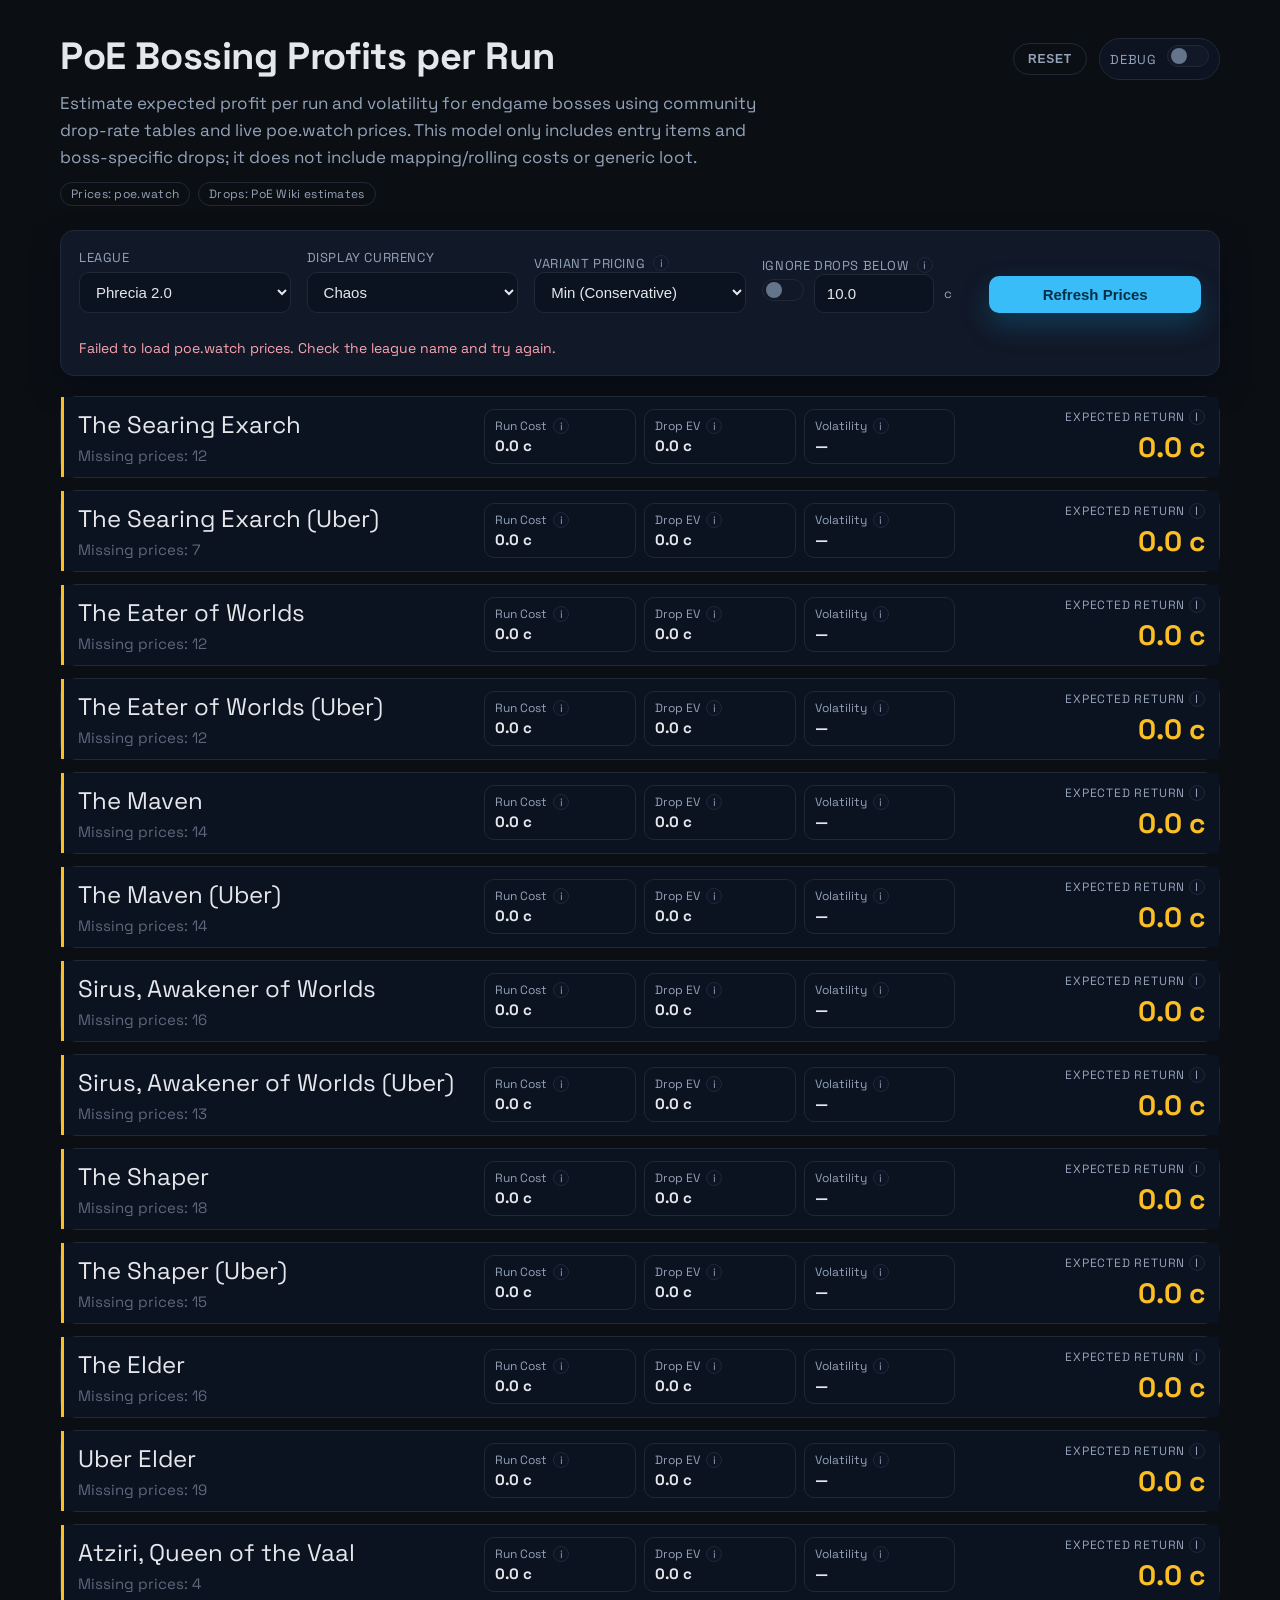
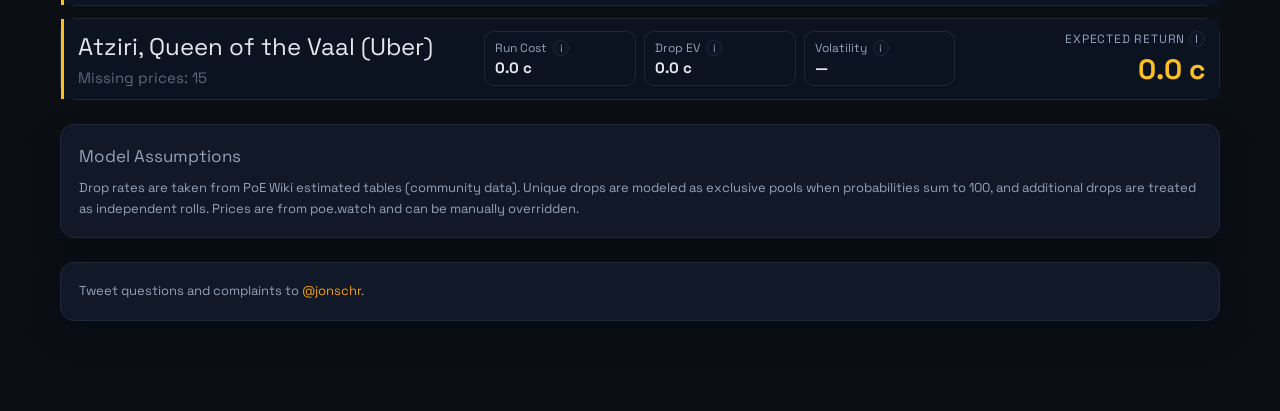
==== commit 81779138: "Adding reset button" ====
--- a/boss-profit.html
+++ b/boss-profit.html
@@ -76,6 +76,25 @@
       align-items: center;
       gap: 12px;
       margin-top: 6px;
+    }
+
+    .header-actions .action-button {
+      width: auto;
+      padding: 8px 14px;
+      border-radius: 999px;
+      background: transparent;
+      border: 1px solid var(--border);
+      color: var(--muted);
+      font-size: 12px;
+      letter-spacing: 0.8px;
+      text-transform: uppercase;
+      box-shadow: none;
+    }
+
+    .header-actions .action-button:hover {
+      color: var(--ink);
+      border-color: rgba(56, 189, 248, 0.6);
+      background: rgba(56, 189, 248, 0.12);
     }
 
     .chips {
@@ -690,6 +709,7 @@
           </div>
         </div>
         <div class="header-actions">
+          <button id="resetAll" class="action-button" type="button">Reset</button>
           <div class="toggle-wrap">
             <span>Debug</span>
             <label class="switch">
@@ -781,8 +801,15 @@
   </div>
 
   <script>
-    const DEFAULT_LEAGUE = localStorage.getItem('poeBossLeague') || 'phrecia2.0';
-    const DEFAULT_PRICE_MODE = localStorage.getItem('poeBossPriceMode') || 'min';
+    const BASE_LEAGUE = 'phrecia2.0';
+    const BASE_PRICE_MODE = 'min';
+    const BASE_DISPLAY_CURRENCY = 'chaos';
+    const BASE_MIN_VALUE_ENABLED = false;
+    const BASE_MIN_VALUE_CHAOS = 10;
+    const BASE_DEBUG = false;
+
+    const DEFAULT_LEAGUE = localStorage.getItem('poeBossLeague') || BASE_LEAGUE;
+    const DEFAULT_PRICE_MODE = localStorage.getItem('poeBossPriceMode') || BASE_PRICE_MODE;
     const manualPriceKey = 'poeBossManualPrices';
     const manualCostKey = 'poeBossManualCosts';
     const ignoreDropsKey = 'poeBossIgnoreDrops';
@@ -1493,6 +1520,7 @@
     const priceModeInput = document.getElementById('priceMode');
     const currencyInput = document.getElementById('displayCurrency');
     const refreshButton = document.getElementById('refresh');
+    const resetButton = document.getElementById('resetAll');
     const statusEl = document.getElementById('status');
     const debugToggle = document.getElementById('debugToggle');
     const debugEl = document.getElementById('debug');
@@ -1604,6 +1632,52 @@
         state.leagueText = leagueTextFor(state.leagueId);
         localStorage.setItem('poeBossLeague', state.leagueId);
         fetchPrices(true);
+      });
+    }
+
+    function clearObject(obj) {
+      Object.keys(obj).forEach((key) => delete obj[key]);
+    }
+
+    if (resetButton) {
+      resetButton.addEventListener('click', () => {
+        const previousLeague = state.leagueId;
+
+        clearObject(MANUAL_PRICES);
+        clearObject(MANUAL_COSTS);
+        clearObject(IGNORED_DROPS);
+
+        localStorage.removeItem(manualPriceKey);
+        localStorage.removeItem(manualCostKey);
+        localStorage.removeItem(ignoreDropsKey);
+        localStorage.removeItem('poeBossLeague');
+        localStorage.removeItem('poeBossPriceMode');
+        localStorage.removeItem(displayCurrencyKey);
+        localStorage.removeItem('poeBossMinValueEnabled');
+        localStorage.removeItem('poeBossMinValueChaos');
+        localStorage.removeItem('poeBossDebug');
+
+        state.leagueId = BASE_LEAGUE;
+        state.leagueText = leagueTextFor(state.leagueId);
+        state.priceMode = BASE_PRICE_MODE;
+        state.displayCurrency = BASE_DISPLAY_CURRENCY;
+        state.minValueFilter = BASE_MIN_VALUE_ENABLED;
+        state.minValueThresholdChaos = BASE_MIN_VALUE_CHAOS;
+        state.debug = BASE_DEBUG;
+
+        leagueSelect.value = state.leagueId;
+        priceModeInput.value = state.priceMode;
+        currencyInput.value = state.displayCurrency;
+        minValueToggle.checked = state.minValueFilter;
+        debugToggle.checked = state.debug;
+        updateMinValueInput();
+
+        if (previousLeague !== state.leagueId) {
+          fetchPrices();
+        } else {
+          safeRender();
+          setStatus('Custom values and selections reset.');
+        }
       });
     }
 
